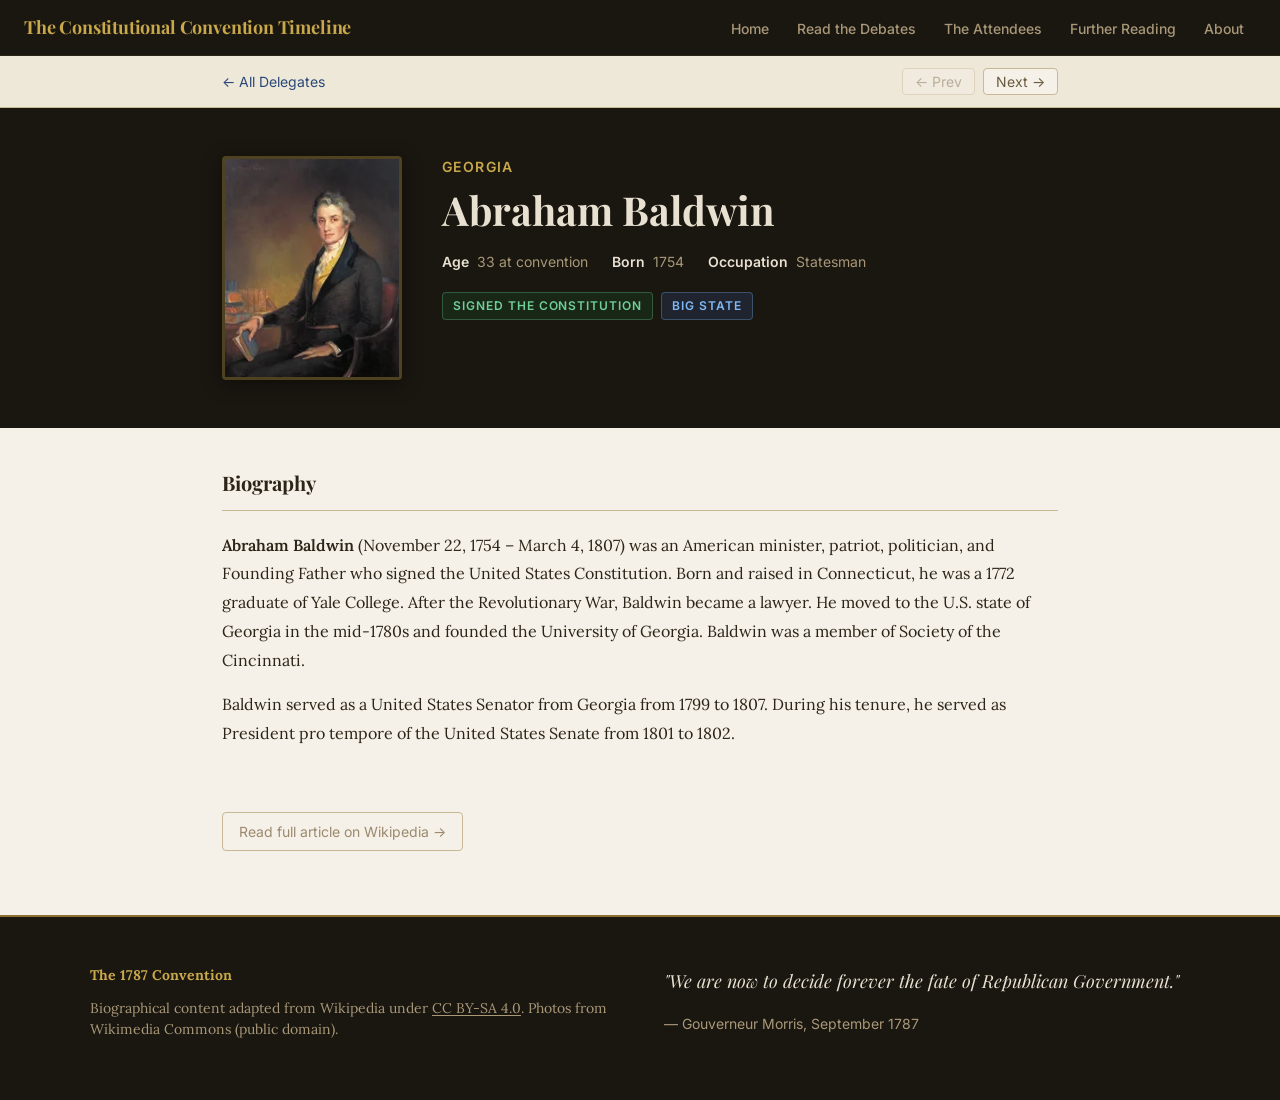
==== attendee.html @ 64e6d648 "First public beta launch" ====
<!DOCTYPE html>
<html lang="en">
<head>
  <meta charset="UTF-8">
  <meta name="viewport" content="width=device-width, initial-scale=1.0">
  <title>Delegate — 1787 Constitutional Convention</title>
  <meta name="description" content="Biography of a delegate to the 1787 Constitutional Convention.">

  <link rel="preconnect" href="https://fonts.googleapis.com">
  <link rel="preconnect" href="https://fonts.gstatic.com" crossorigin>
  <link href="https://fonts.googleapis.com/css2?family=Playfair+Display:ital,wght@0,400;0,700;1,400&family=Lora:ital,wght@0,400;0,600;1,400&family=Inter:wght@400;500;600;700&display=swap" rel="stylesheet">
  <link rel="stylesheet" href="css/styles.css">
</head>
<body class="attendee-profile-page">

  <!-- Navigation -->
  <nav class="site-nav" role="navigation" aria-label="Main navigation">
    <a href="index.html" class="site-nav__logo" aria-label="Home">
      <span class="logo-long">The Constitutional Convention Timeline</span>
    </a>
    <ul class="site-nav__links">
      <li><a href="index.html">Home</a></li>
      <li><a href="debates.html">Read the Debates</a></li>
      <li><a href="attendees.html" class="active">The Attendees</a></li>
      <li><a href="books.html">Further Reading</a></li>
      <li><a href="index.html#about">About</a></li>
    </ul>
    <button class="site-nav__toggle" aria-label="Toggle navigation" aria-expanded="false">
      <span></span><span></span><span></span>
    </button>
  </nav>

  <!-- Back nav + prev/next -->
  <div class="profile-back-nav">
    <div class="profile-back-nav__inner">
      <a href="attendees.html" class="profile-back-link">&larr; All Delegates</a>
      <div class="profile-nav-btns">
        <button class="profile-nav-btn" id="btn-prev" disabled>&larr; Prev</button>
        <button class="profile-nav-btn" id="btn-next" disabled>Next &rarr;</button>
      </div>
    </div>
  </div>

  <!-- Profile header (populated by JS) -->
  <header class="profile-header" id="profile-header" aria-labelledby="profile-name">
    <div class="profile-header__inner">
      <!-- Skeleton while loading -->
      <div class="profile-skeleton" style="width:100%;display:flex;gap:2.5rem;align-items:flex-start;">
        <div class="skeleton-block" style="width:180px;height:225px;flex-shrink:0;border-radius:4px;"></div>
        <div style="flex:1;">
          <div class="skeleton-block" style="height:1rem;width:6rem;margin-bottom:1rem;"></div>
          <div class="skeleton-block" style="height:2.5rem;width:70%;margin-bottom:1.5rem;"></div>
          <div class="skeleton-block" style="height:1rem;width:90%;margin-bottom:0.75rem;"></div>
          <div class="skeleton-block" style="height:1rem;width:60%;"></div>
        </div>
      </div>
    </div>
  </header>

  <!-- Profile content (populated by JS) -->
  <main class="profile-content" id="profile-content" aria-live="polite">
    <!-- Populated by JS -->
  </main>

  <!-- Footer -->
  <footer class="site-footer">
    <div class="site-footer__inner">
      <div>
        <p class="site-footer__brand">The 1787 Convention</p>
        <p>Biographical content adapted from Wikipedia under <a href="https://creativecommons.org/licenses/by-sa/4.0/" target="_blank" rel="noopener">CC BY-SA 4.0</a>. Photos from Wikimedia Commons (public domain).</p>
      </div>
      <div>
        <p style="font-family:var(--font-display);font-style:italic;font-size:var(--text-lg);color:var(--color-text-on-dark);margin-bottom:var(--space-4);line-height:var(--leading-prose);">
          "We are now to decide forever the fate of Republican Government."
        </p>
        <p style="font-family:var(--font-ui);font-size:var(--text-sm);">— Gouverneur Morris, September 1787</p>
      </div>
    </div>
  </footer>

  <script src="data/debates-bundle.js"></script>
  <script src="js/main.js"></script>
  <script src="js/books.js"></script>
  <script>
  (function () {
    'use strict';

    // -------------------------------------------------------
    // Delegate ordering (alphabetical by last name)
    // -------------------------------------------------------
    const DELEGATE_ORDER = [
      'abraham_baldwin','alexander_hamilton','alexander_martin',
      'benjamin_franklin','caleb_strong','charles_cotesworth_pinckney',
      'charles_pinckney','daniel_carroll','daniel_of_st_thomas_jenifer',
      'david_brearly','edmund_j_randolph','elbridge_gerry',
      'george_clymer','george_mason','george_read','george_washington',
      'george_wythe','gouverneur_morris','gunning_bedford',
      'hugh_williamson','jacob_broom','jared_ingersoll',
      'james_madison','james_mcclurg','james_mchenry','james_wilson',
      'john_blair','john_dickinson','john_f_mercer','john_langdon',
      'john_lansing','john_rutledge','jonathan_dayton','luther_martin',
      'nathaniel_gorham','nicholas_gilman','oliver_ellsworth',
      'pierce_butler','richard_bassett','richard_dobbs_spaight',
      'robert_morris','robert_yates','roger_sherman','rufus_king',
      'thomas_fitzsimons','thomas_mifflin','william_blount',
      'william_c_houston','william_few','william_houston',
      'william_l_pierce','william_livingston','william_paterson',
      'william_r_davie','william_samuel_johnson',
    ];

    let attendeeIndex = {};   // id → card metadata
    let orderedIds    = [];   // ordered list of IDs that actually exist
    let currentId     = null;

    // -------------------------------------------------------
    // Data loading
    // -------------------------------------------------------
    async function loadManifest() {
      if (window.__ATTENDEES_MANIFEST__ && window.__ATTENDEES_MANIFEST__.length) {
        return window.__ATTENDEES_MANIFEST__;
      }
      const resp = await fetch('data/attendees/attendees.json');
      if (!resp.ok) throw new Error('Could not load attendees.json');
      return resp.json();
    }

    async function loadProfile(id) {
      if (window.__ATTENDEES_DATA__ && window.__ATTENDEES_DATA__[id]) {
        return window.__ATTENDEES_DATA__[id];
      }
      const resp = await fetch(`data/attendees/attendee_${id}.json`);
      if (!resp.ok) throw new Error(`Could not load profile for ${id}`);
      return resp.json();
    }

    // -------------------------------------------------------
    // Render
    // -------------------------------------------------------
    function renderHeader(data) {
      const stateSizeLabel = data.stateSize === 'big' ? 'Big State' : 'Little State';
      const stateSizeBadge = data.stateSize === 'big'
        ? 'profile-badge--big-state' : 'profile-badge--small-state';
      const signedLabel    = data.signedConstitution ? 'Signed the Constitution' : 'Did not sign';
      const signedBadge    = data.signedConstitution
        ? 'profile-badge--signed' : 'profile-badge--unsigned';

      const photoSrc   = data.photoCard || 'images/attendees/placeholder.webp';
      const ageStr     = data.ageAtConvention ? `Age ${data.ageAtConvention} at convention` : '';
      const birthStr   = data.birthYear ? `b. ${data.birthYear}` : '';

      document.getElementById('profile-header').innerHTML = `
        <div class="profile-header__inner">
          <img class="profile-header__photo"
               src="${photoSrc}"
               alt="Portrait of ${data.name}"
               width="180"
               loading="eager">
          <div class="profile-header__info">
            <p class="profile-header__state-eyebrow">${data.state}</p>
            <h1 class="profile-header__name" id="profile-name">${data.name}</h1>
            <div class="profile-header__meta">
              ${ageStr ? `<span class="profile-meta-item"><span class="profile-meta-item__label">Age</span>${ageStr.replace('Age ','')}</span>` : ''}
              ${birthStr ? `<span class="profile-meta-item"><span class="profile-meta-item__label">Born</span>${birthStr.replace('b. ','')}</span>` : ''}
              ${data.occupationCategory ? `<span class="profile-meta-item"><span class="profile-meta-item__label">Occupation</span>${data.occupationRaw || data.occupationCategory}</span>` : ''}
            </div>
            <div style="display:flex;gap:0.5rem;flex-wrap:wrap;">
              <span class="profile-badge ${signedBadge}">${signedLabel}</span>
              <span class="profile-badge ${stateSizeBadge}">${stateSizeLabel}</span>
            </div>
          </div>
        </div>`;

      // Update page title
      document.title = `${data.name} — 1787 Constitutional Convention`;
    }

    async function renderContent(data) {
      const main = document.getElementById('profile-content');
      let html = '';

      // Biography section
      if (data.introHtml) {
        html += `
          <section class="profile-section">
            <h2 class="profile-section-title">Biography</h2>
            <div class="profile-text">${data.introHtml}</div>
          </section>`;
      }

      // Convention section
      if (data.conventionHtml) {
        html += `
          <section class="profile-section">
            <h2 class="profile-section-title">At the Constitutional Convention</h2>
            <div class="profile-text">${data.conventionHtml}</div>
          </section>`;
      }

      // Fallback if no content
      if (!data.introHtml && !data.conventionHtml) {
        html = `<p class="profile-text" style="color:var(--color-text-muted);padding:var(--space-8) 0;">
          Detailed biographical information is not available for this delegate.</p>`;
      }

      main.innerHTML = html;

      // Further Reading section (conditionally appended via DOM)
      if (typeof renderBooksForDelegate === 'function') {
        await renderBooksForDelegate(data.id, main);
      }

      // Wikipedia link (always last)
      if (data.wikiUrl) {
        var wikiLink = document.createElement('a');
        wikiLink.className = 'profile-wiki-link';
        wikiLink.href = data.wikiUrl;
        wikiLink.target = '_blank';
        wikiLink.rel = 'noopener';
        wikiLink.innerHTML = 'Read full article on Wikipedia &rarr;';
        main.appendChild(wikiLink);
      }
    }

    function updateNavButtons(id) {
      const idx  = orderedIds.indexOf(id);
      const prev = document.getElementById('btn-prev');
      const next = document.getElementById('btn-next');

      if (idx > 0) {
        prev.disabled = false;
        prev.onclick  = () => navigate(orderedIds[idx - 1]);
      } else {
        prev.disabled = true;
        prev.onclick  = null;
      }

      if (idx < orderedIds.length - 1) {
        next.disabled = false;
        next.onclick  = () => navigate(orderedIds[idx + 1]);
      } else {
        next.disabled = true;
        next.onclick  = null;
      }
    }

    // -------------------------------------------------------
    // Navigation
    // -------------------------------------------------------
    function getHashId() {
      const hash = location.hash.replace('#', '').trim();
      return hash || null;
    }

    function navigate(id) {
      history.pushState(null, '', `#${id}`);
      loadAndRender(id);
      window.scrollTo({ top: 0, behavior: 'smooth' });
    }

    async function loadAndRender(id) {
      if (!id || !attendeeIndex[id]) {
        // Unknown ID — show error
        document.getElementById('profile-header').innerHTML = `
          <div class="profile-header__inner">
            <div>
              <p class="profile-header__state-eyebrow">Error</p>
              <h1 class="profile-header__name" id="profile-name">Delegate not found</h1>
            </div>
          </div>`;
        document.getElementById('profile-content').innerHTML =
          `<div class="error-message"><strong>Unknown delegate ID: "${id}"</strong><br>
           <a href="attendees.html">Return to all delegates &rarr;</a></div>`;
        return;
      }

      currentId = id;
      updateNavButtons(id);

      try {
        const data = await loadProfile(id);
        renderHeader(data);
        renderContent(data);
      } catch (err) {
        document.getElementById('profile-content').innerHTML =
          `<div class="error-message"><strong>Could not load profile.</strong> ${err.message}</div>`;
      }
    }

    // -------------------------------------------------------
    // Init
    // -------------------------------------------------------
    async function init() {
      try {
        const manifest = await loadManifest();

        // Build index
        for (const a of manifest) {
          attendeeIndex[a.id] = a;
        }

        // Build ordered list: use DELEGATE_ORDER as a base, fall back to manifest order
        const manifestIds = manifest.map(a => a.id);
        const seen = new Set();
        for (const id of DELEGATE_ORDER) {
          if (attendeeIndex[id]) {
            orderedIds.push(id);
            seen.add(id);
          }
        }
        // Append any IDs in manifest but not in DELEGATE_ORDER
        for (const id of manifestIds) {
          if (!seen.has(id)) orderedIds.push(id);
        }

        // Load delegate from hash, or default to first
        const hashId = getHashId();
        const startId = (hashId && attendeeIndex[hashId]) ? hashId : orderedIds[0];
        await loadAndRender(startId);

      } catch (err) {
        document.getElementById('profile-header').innerHTML = '';
        document.getElementById('profile-content').innerHTML =
          `<div class="error-message"><strong>Could not load delegate data.</strong> ${err.message}</div>`;
      }
    }

    window.addEventListener('popstate', () => {
      const id = getHashId();
      if (id && attendeeIndex[id]) loadAndRender(id);
    });

    document.addEventListener('DOMContentLoaded', init);
  })();
  </script>
</body>
</html>
---- css/styles.css ----
/* ============================================================
   Constitutional Convention Website — Design System & Styles
   ============================================================ */

/* Google Fonts loaded in HTML head */

/* ============================================================
   1. CSS Custom Properties (Design Tokens)
   ============================================================ */
:root {
  /* Background tones — warm parchment palette */
  --color-parchment:       #f5f0e8;
  --color-parchment-dark:  #ede8d8;
  --color-parchment-aged:  #d4c9a8;

  /* Dark surfaces */
  --color-ink-deep:        #1a1610;
  --color-ink-mid:         #2c2416;
  --color-ink-light:       #4a3f2f;

  /* Accent — federal blue & gold */
  --color-federal-blue:    #2b4878;
  --color-federal-blue-lt: #3d5f9a;
  --color-federal-gold:    #c8a84b;
  --color-federal-gold-lt: #e8c86a;
  --color-federal-gold-dim: #8a7030;

  /* Text */
  --color-text-primary:    #2c2416;
  --color-text-secondary:  #6b5a3e;
  --color-text-muted:      #9c8a6e;
  --color-text-on-dark:    #e8e0d0;
  --color-text-on-dark-dim: #a89878;

  /* Borders */
  --color-border:          #c8b896;
  --color-border-light:    #e0d4b8;

  /* Functional */
  --color-error:           #8b2020;
  --color-success:         #1a5c2c;

  /* Typography */
  --font-display: 'Playfair Display', 'Georgia', serif;
  --font-body:    'Lora', 'Georgia', serif;
  --font-ui:      'Inter', 'Helvetica Neue', system-ui, sans-serif;

  /* Type scale */
  --text-xs:   0.75rem;
  --text-sm:   0.875rem;
  --text-base: 1rem;
  --text-lg:   1.125rem;
  --text-xl:   1.25rem;
  --text-2xl:  1.5rem;
  --text-3xl:  1.875rem;
  --text-4xl:  2.25rem;
  --text-5xl:  3rem;

  /* Line heights */
  --leading-tight:  1.25;
  --leading-snug:   1.375;
  --leading-normal: 1.5;
  --leading-prose:  1.8;

  /* Spacing */
  --space-1:  0.25rem;
  --space-2:  0.5rem;
  --space-3:  0.75rem;
  --space-4:  1rem;
  --space-5:  1.25rem;
  --space-6:  1.5rem;
  --space-8:  2rem;
  --space-10: 2.5rem;
  --space-12: 3rem;
  --space-16: 4rem;
  --space-20: 5rem;
  --space-24: 6rem;

  /* Layout */
  --content-max-width: 780px;
  --timeline-height:   88px;
  --nav-height:        56px;

  /* Transitions */
  --transition-fast: 0.15s ease;
  --transition-base: 0.2s ease;
}

/* ============================================================
   2. Reset & Base
   ============================================================ */
*, *::before, *::after {
  box-sizing: border-box;
  margin: 0;
  padding: 0;
}

html {
  font-size: 16px;
  -webkit-text-size-adjust: 100%;
  scroll-behavior: smooth;
}

body {
  font-family: var(--font-body);
  font-size: var(--text-base);
  line-height: var(--leading-normal);
  color: var(--color-text-primary);
  background-color: var(--color-parchment);
  -webkit-font-smoothing: antialiased;
  -moz-osx-font-smoothing: grayscale;
}

img {
  display: block;
  max-width: 100%;
}

a {
  color: var(--color-federal-blue);
  text-decoration: underline;
  text-underline-offset: 2px;
  transition: color var(--transition-fast);
}
a:hover {
  color: var(--color-federal-blue-lt);
}

button {
  cursor: pointer;
  font-family: var(--font-ui);
  border: none;
  background: none;
}

/* ============================================================
   3. Navigation
   ============================================================ */
.site-nav {
  position: fixed;
  top: 0;
  left: 0;
  right: 0;
  height: var(--nav-height);
  background: var(--color-ink-deep);
  border-bottom: 1px solid var(--color-ink-mid);
  z-index: 200;
  display: flex;
  align-items: center;
  padding: 0 var(--space-6);
  gap: var(--space-8);
}

.site-nav__logo {
  font-family: var(--font-display);
  font-size: var(--text-lg);
  font-weight: 700;
  color: var(--color-federal-gold);
  text-decoration: none;
  letter-spacing: -0.01em;
  flex-shrink: 0;
  transition: color var(--transition-fast);
}
.site-nav__logo:hover {
  color: var(--color-federal-gold-lt);
}

.site-nav__links {
  display: flex;
  align-items: center;
  gap: var(--space-1);
  list-style: none;
  margin-left: auto;
}

.site-nav__links a {
  font-family: var(--font-ui);
  font-size: var(--text-sm);
  font-weight: 500;
  color: var(--color-text-on-dark-dim);
  text-decoration: none;
  padding: var(--space-2) var(--space-3);
  border-radius: 4px;
  white-space: nowrap;
  transition: color var(--transition-fast), background var(--transition-fast);
}
.site-nav__links a:hover {
  color: var(--color-text-on-dark);
  background: rgba(255,255,255,0.07);
}
.site-nav__links a.active {
  color: var(--color-federal-gold);
  background: rgba(200,168,75,0.12);
}

/* Hamburger toggle button — hidden by default, shown at mobile */
.site-nav__toggle {
  display: none;
  background: none;
  border: none;
  cursor: pointer;
  padding: var(--space-2);
  flex-direction: column;
  gap: 5px;
  align-items: center;
  justify-content: center;
  margin-left: auto;
  flex-shrink: 0;
}
.site-nav__toggle span {
  display: block;
  width: 22px;
  height: 2px;
  background: var(--color-text-on-dark);
  border-radius: 1px;
  transition: transform 0.2s ease, opacity 0.2s ease;
}
.site-nav--open .site-nav__toggle span:nth-child(1) {
  transform: translateY(7px) rotate(45deg);
}
.site-nav--open .site-nav__toggle span:nth-child(2) {
  opacity: 0;
}
.site-nav--open .site-nav__toggle span:nth-child(3) {
  transform: translateY(-7px) rotate(-45deg);
}

/* ============================================================
   4. Index Page — Hero
   ============================================================ */
.index-body {
  padding-top: var(--nav-height);
}

.hero {
  min-height: calc(100vh - var(--nav-height));
  display: flex;
  align-items: center;
  justify-content: center;
  text-align: center;
  padding: var(--space-16) var(--space-6);
  background:
    linear-gradient(180deg, rgba(245,240,232,0) 60%, var(--color-parchment) 100%),
    linear-gradient(135deg, var(--color-parchment) 0%, #ece4d0 50%, #e4d9c0 100%);
  position: relative;
  overflow: hidden;
}

.hero::before {
  content: '';
  position: absolute;
  inset: 0;
  background-image:
    radial-gradient(ellipse 800px 600px at 50% 40%, rgba(43,72,120,0.06) 0%, transparent 70%);
  pointer-events: none;
}

.hero__inner {
  max-width: 800px;
  position: relative;
  z-index: 1;
}

.hero__eyebrow {
  font-family: var(--font-ui);
  font-size: var(--text-sm);
  font-weight: 600;
  letter-spacing: 0.12em;
  text-transform: uppercase;
  color: var(--color-federal-blue);
  margin-bottom: var(--space-4);
}

.hero__title {
  font-family: var(--font-display);
  font-size: clamp(var(--text-3xl), 5vw, var(--text-5xl));
  font-weight: 700;
  line-height: var(--leading-tight);
  color: var(--color-ink-deep);
  margin-bottom: var(--space-4);
  letter-spacing: -0.02em;
}

.hero__subtitle {
  font-family: var(--font-display);
  font-size: clamp(var(--text-lg), 2.5vw, var(--text-2xl));
  font-style: italic;
  font-weight: 400;
  color: var(--color-text-secondary);
  margin-bottom: var(--space-6);
}

.hero__description {
  font-family: var(--font-body);
  font-size: var(--text-lg);
  line-height: var(--leading-prose);
  color: var(--color-text-secondary);
  max-width: 580px;
  margin: 0 auto var(--space-10);
}

.hero__divider {
  width: 48px;
  height: 2px;
  background: var(--color-federal-gold);
  margin: 0 auto var(--space-8);
}

.btn-primary {
  display: inline-flex;
  align-items: center;
  gap: var(--space-2);
  font-family: var(--font-ui);
  font-size: var(--text-base);
  font-weight: 600;
  color: var(--color-parchment);
  background: var(--color-federal-blue);
  padding: var(--space-4) var(--space-8);
  border-radius: 4px;
  text-decoration: none;
  letter-spacing: 0.02em;
  transition: background var(--transition-fast), transform var(--transition-fast);
  box-shadow: 0 2px 8px rgba(43,72,120,0.3);
}
.btn-primary:hover {
  background: var(--color-federal-blue-lt);
  color: white;
  transform: translateY(-1px);
  box-shadow: 0 4px 12px rgba(43,72,120,0.4);
}

.btn-secondary {
  display: inline-flex;
  align-items: center;
  gap: var(--space-2);
  font-family: var(--font-ui);
  font-size: var(--text-base);
  font-weight: 500;
  color: var(--color-federal-blue);
  background: transparent;
  border: 1.5px solid var(--color-federal-blue);
  padding: calc(var(--space-4) - 1.5px) calc(var(--space-8) - 1.5px);
  border-radius: 4px;
  text-decoration: none;
  letter-spacing: 0.02em;
  transition: background var(--transition-fast), color var(--transition-fast);
}
.btn-secondary:hover {
  background: var(--color-federal-blue);
  color: var(--color-parchment);
}

.hero__actions {
  display: flex;
  gap: var(--space-4);
  justify-content: center;
  flex-wrap: wrap;
}

.hero__meta {
  margin-top: var(--space-10);
  font-family: var(--font-ui);
  font-size: var(--text-sm);
  color: var(--color-text-muted);
}

/* ============================================================
   5. Index Page — About Section
   ============================================================ */
.about-section {
  padding: var(--space-20) var(--space-6);
  background: var(--color-parchment-dark);
  border-top: 1px solid var(--color-border-light);
  border-bottom: 1px solid var(--color-border-light);
}

.section-container {
  max-width: 1100px;
  margin: 0 auto;
}

.section-eyebrow {
  font-family: var(--font-ui);
  font-size: var(--text-sm);
  font-weight: 600;
  letter-spacing: 0.1em;
  text-transform: uppercase;
  color: var(--color-federal-blue);
  margin-bottom: var(--space-3);
}

.section-title {
  font-family: var(--font-display);
  font-size: clamp(var(--text-2xl), 3vw, var(--text-3xl));
  font-weight: 700;
  color: var(--color-ink-deep);
  margin-bottom: var(--space-10);
  line-height: var(--leading-snug);
}

.about-grid {
  display: grid;
  grid-template-columns: 1fr 1fr;
  gap: var(--space-12);
  align-items: start;
}

@media (max-width: 720px) {
  .about-grid {
    grid-template-columns: 1fr;
  }
}

.about-card h3 {
  font-family: var(--font-display);
  font-size: var(--text-xl);
  font-weight: 700;
  color: var(--color-ink-deep);
  margin-bottom: var(--space-4);
}

.about-card p {
  font-family: var(--font-body);
  font-size: var(--text-base);
  line-height: var(--leading-prose);
  color: var(--color-text-secondary);
  margin-bottom: var(--space-4);
}

.facts-list {
  list-style: none;
  display: flex;
  flex-direction: column;
  gap: var(--space-3);
}

.facts-list li {
  display: flex;
  gap: var(--space-3);
  align-items: flex-start;
  font-family: var(--font-body);
  font-size: var(--text-base);
  color: var(--color-text-secondary);
  line-height: var(--leading-normal);
}

.facts-list li::before {
  content: '—';
  color: var(--color-federal-gold);
  font-weight: 700;
  flex-shrink: 0;
  margin-top: 1px;
}

/* ============================================================
   6. Index Page — Key Moments
   ============================================================ */
.moments-section {
  padding: var(--space-20) var(--space-6);
}

.moments-grid {
  display: grid;
  grid-template-columns: repeat(auto-fill, minmax(220px, 1fr));
  gap: var(--space-5);
  margin-top: var(--space-10);
}

.moment-card {
  background: var(--color-parchment-dark);
  border: 1px solid var(--color-border-light);
  border-radius: 6px;
  padding: var(--space-6);
  text-decoration: none;
  color: inherit;
  transition: border-color var(--transition-base), transform var(--transition-base), box-shadow var(--transition-base);
  display: flex;
  flex-direction: column;
  gap: var(--space-3);
}
.moment-card:hover {
  border-color: var(--color-federal-blue);
  transform: translateY(-2px);
  box-shadow: 0 4px 16px rgba(43,72,120,0.1);
  color: inherit;
}

.moment-card__date {
  font-family: var(--font-ui);
  font-size: var(--text-xs);
  font-weight: 600;
  letter-spacing: 0.08em;
  text-transform: uppercase;
  color: var(--color-federal-gold-dim);
}

.moment-card__title {
  font-family: var(--font-display);
  font-size: var(--text-lg);
  font-weight: 700;
  color: var(--color-ink-deep);
  line-height: var(--leading-snug);
}

.moment-card__desc {
  font-family: var(--font-body);
  font-size: var(--text-sm);
  line-height: var(--leading-normal);
  color: var(--color-text-secondary);
  flex: 1;
}

.moment-card__link {
  font-family: var(--font-ui);
  font-size: var(--text-sm);
  font-weight: 600;
  color: var(--color-federal-blue);
  display: flex;
  align-items: center;
  gap: var(--space-1);
  text-decoration: none;
}

/* ============================================================
   7. Site Footer
   ============================================================ */
.site-footer {
  background: var(--color-ink-deep);
  color: var(--color-text-on-dark-dim);
  padding: var(--space-12) var(--space-6);
  border-top: 2px solid var(--color-federal-gold-dim);
}

.site-footer__inner {
  max-width: 1100px;
  margin: 0 auto;
  display: grid;
  grid-template-columns: 1fr 1fr;
  gap: var(--space-12);
  align-items: start;
}

@media (max-width: 600px) {
  .site-footer__inner {
    grid-template-columns: 1fr;
    gap: var(--space-8);
  }
}

.site-footer__brand {
  font-family: var(--font-display);
  font-size: var(--text-xl);
  font-weight: 700;
  color: var(--color-federal-gold);
  margin-bottom: var(--space-3);
}

.site-footer p {
  font-family: var(--font-body);
  font-size: var(--text-sm);
  line-height: var(--leading-normal);
  margin-bottom: var(--space-3);
}

.site-footer a {
  color: var(--color-text-on-dark-dim);
  text-decoration: underline;
  text-underline-offset: 2px;
}
.site-footer a:hover {
  color: var(--color-text-on-dark);
}

.site-footer__attribution {
  font-size: var(--text-xs);
  opacity: 0.7;
  margin-top: var(--space-6);
  padding-top: var(--space-6);
  border-top: 1px solid rgba(255,255,255,0.08);
}

/* ============================================================
   8. Debates Page Layout
   ============================================================ */
.debates-body {
  padding-top: var(--nav-height);
  padding-bottom: var(--timeline-height);
  height: 100vh;
  overflow: hidden;
  display: flex;
  flex-direction: column;
}

.debates-layout {
  display: flex;
  flex: 1;
  min-height: 0;
  overflow: hidden;
}

/* Sidebar removed — navigation is via the bottom timeline only */

/* ============================================================
   10. Debates Content Area
   ============================================================ */
.debates-content {
  flex: 1;
  overflow-y: auto;
  overflow-x: hidden;
  scrollbar-width: thin;
  scrollbar-color: var(--color-border) transparent;
  background: var(--color-parchment);
}

.debates-content__inner {
  max-width: var(--content-max-width);
  margin: 0 auto;
  padding: var(--space-10) var(--space-8) var(--space-16);
}

@media (max-width: 700px) {
  .debates-content__inner {
    padding: var(--space-6) var(--space-4) var(--space-12);
  }
}

/* ============================================================
   11. Day Header
   ============================================================ */
.day-header {
  margin-bottom: var(--space-8);
  padding-bottom: var(--space-6);
  border-bottom: 1px solid var(--color-border-light);
}

.day-counter {
  font-family: var(--font-ui);
  font-size: var(--text-xs);
  font-weight: 600;
  letter-spacing: 0.12em;
  text-transform: uppercase;
  color: var(--color-federal-blue);
  margin-bottom: var(--space-3);
}

.day-title {
  font-family: var(--font-display);
  font-size: clamp(var(--text-2xl), 3.5vw, var(--text-4xl));
  font-weight: 700;
  color: var(--color-ink-deep);
  line-height: var(--leading-tight);
  letter-spacing: -0.02em;
  margin-bottom: var(--space-4);
}

.day-date {
  font-family: var(--font-display);
  font-size: clamp(var(--text-xl), 2.5vw, var(--text-3xl));
  font-weight: 400;
  color: var(--color-ink-deep);
  line-height: var(--leading-tight);
  letter-spacing: -0.01em;
  margin: 0 0 var(--space-4);
}

.day-section-title {
  font-family: var(--font-display);
  font-size: clamp(var(--text-2xl), 3.5vw, var(--text-4xl));
  font-weight: 700;
  color: var(--color-ink-deep);
  line-height: var(--leading-tight);
  letter-spacing: -0.02em;
  margin-bottom: var(--space-4);
}

.day-summary {
  margin-bottom: var(--space-8);
  padding-bottom: var(--space-8);
  border-bottom: 1px solid var(--color-border-light);
}

#day-summary-text {
  font-family: var(--font-body);
  font-size: var(--text-lg);
  line-height: var(--leading-prose);
  color: var(--color-text-primary);
  margin: 0;
}

#day-summary-text.day-summary-placeholder {
  font-style: italic;
  color: var(--color-text-secondary);
}

.day-notes-section {
  /* intentionally unstyled; debate-body handles typography */
}

.day-notable-badge {
  display: inline-flex;
  align-items: center;
  gap: var(--space-2);
  font-family: var(--font-ui);
  font-size: var(--text-xs);
  font-weight: 600;
  letter-spacing: 0.06em;
  text-transform: uppercase;
  color: var(--color-federal-gold-dim);
  background: rgba(200,168,75,0.12);
  border: 1px solid rgba(200,168,75,0.3);
  padding: var(--space-1) var(--space-3);
  border-radius: 12px;
  margin-bottom: var(--space-4);
}
.day-notable-badge::before {
  content: '★';
  font-size: 10px;
}

/* Attendees section removed */

/* ============================================================
   12. Debate Body Typography
   ============================================================ */
.debate-body {
  font-family: var(--font-body);
  font-size: var(--text-lg);
  line-height: var(--leading-prose);
  color: var(--color-text-primary);
}

.debate-body p {
  margin-bottom: var(--space-6);
}

/* Speaker names — bold tags from Yale source */
.debate-body b,
.debate-body strong {
  font-family: var(--font-ui);
  font-size: var(--text-sm);
  font-weight: 700;
  color: var(--color-federal-blue);
  text-transform: uppercase;
  letter-spacing: 0.06em;
  display: inline;
}

/* Section headings within long pages */
.debate-body h4,
.debate-body h3 {
  font-family: var(--font-display);
  font-size: var(--text-xl);
  font-weight: 700;
  color: var(--color-ink-light);
  margin: var(--space-10) 0 var(--space-4);
  padding-bottom: var(--space-2);
  border-bottom: 1px solid var(--color-border-light);
  line-height: var(--leading-snug);
}

/* Footnote reference links */
.debate-body a[href^="#FN"],
.debate-body a[href^="#fn"] {
  color: var(--color-federal-blue);
  font-size: 0.75em;
  vertical-align: super;
  text-decoration: none;
  font-family: var(--font-ui);
  line-height: 0;
  transition: color var(--transition-fast);
}
.debate-body a[href^="#FN"]:hover,
.debate-body a[href^="#fn"]:hover {
  color: var(--color-federal-blue-lt);
  text-decoration: underline;
}

/* Ordered/unordered lists within debate text */
.debate-body ol,
.debate-body ul {
  padding-left: var(--space-6);
  margin-bottom: var(--space-6);
}
.debate-body li {
  margin-bottom: var(--space-2);
}

/* Loading skeleton */
.skeleton-block {
  border-radius: 4px;
  background: linear-gradient(
    90deg,
    var(--color-parchment-dark) 25%,
    var(--color-parchment) 50%,
    var(--color-parchment-dark) 75%
  );
  background-size: 200% 100%;
  animation: shimmer 1.5s infinite;
}

@keyframes shimmer {
  0%   { background-position: 200% 0; }
  100% { background-position: -200% 0; }
}

.skeleton-title {
  height: 48px;
  width: 70%;
  margin-bottom: var(--space-4);
}
.skeleton-subtitle {
  height: 20px;
  width: 40%;
  margin-bottom: var(--space-8);
}
.skeleton-line {
  height: 18px;
  margin-bottom: var(--space-3);
}
.skeleton-line--short { width: 60%; }
.skeleton-line--med   { width: 85%; }
.skeleton-line--full  { width: 100%; }

#day-loading {
  display: none;
}
#day-loading.visible {
  display: block;
}
#day-content.hidden {
  display: none;
}

/* Footnotes section removed */

/* ============================================================
   14. Day Navigation (Prev/Next)
   ============================================================ */
.day-nav {
  display: flex;
  justify-content: space-between;
  align-items: center;
  margin-top: var(--space-12);
  padding-top: var(--space-6);
  border-top: 1px solid var(--color-border-light);
  gap: var(--space-4);
}

.day-nav__btn {
  font-family: var(--font-ui);
  font-size: var(--text-sm);
  font-weight: 600;
  color: var(--color-federal-blue);
  background: none;
  border: 1.5px solid var(--color-border);
  border-radius: 4px;
  padding: var(--space-3) var(--space-5);
  cursor: pointer;
  transition: background var(--transition-fast), border-color var(--transition-fast), color var(--transition-fast);
  display: flex;
  align-items: center;
  gap: var(--space-2);
  max-width: 45%;
  text-overflow: ellipsis;
  overflow: hidden;
  white-space: nowrap;
}
.day-nav__btn:hover:not(:disabled) {
  background: var(--color-parchment-dark);
  border-color: var(--color-federal-blue);
}
.day-nav__btn:disabled {
  opacity: 0.3;
  cursor: default;
}

.day-nav__btn--next {
  margin-left: auto;
}

.day-nav--top {
  border-top: none;
  margin-top: var(--space-6);
  margin-bottom: var(--space-8);
  padding-top: 0;
}

/* ============================================================
   15. Timeline Bar
   ============================================================ */
.timeline-bar {
  position: fixed;
  bottom: 0;
  left: 0;
  right: 0;
  height: var(--timeline-height);
  background: var(--color-ink-deep);
  border-top: 2px solid var(--color-federal-gold-dim);
  z-index: 100;
  display: flex;
  align-items: stretch;
  overflow: hidden;
}

.timeline-scrollable {
  flex: 1;
  overflow-x: auto;
  overflow-y: hidden;
  scrollbar-width: thin;
  scrollbar-color: var(--color-federal-gold-dim) var(--color-ink-mid);
}

.timeline-scrollable::-webkit-scrollbar {
  height: 4px;
}
.timeline-scrollable::-webkit-scrollbar-track {
  background: var(--color-ink-mid);
}
.timeline-scrollable::-webkit-scrollbar-thumb {
  background: var(--color-federal-gold-dim);
  border-radius: 2px;
}

.timeline-scroll-btn {
  width: 40px;
  flex-shrink: 0;
  background: var(--color-ink-mid);
  color: var(--color-federal-gold);
  font-size: var(--text-xl);
  line-height: 1;
  border: none;
  cursor: pointer;
  display: flex;
  align-items: center;
  justify-content: center;
  transition: background var(--transition-fast), color var(--transition-fast);
  user-select: none;
}
.timeline-scroll-btn:hover {
  background: var(--color-ink-light);
  color: var(--color-federal-gold-lt);
}
.timeline-scroll-btn--left {
  border-right: 1px solid var(--color-ink-light);
}
.timeline-scroll-btn--right {
  border-left: 1px solid var(--color-ink-light);
}

.timeline-inner {
  display: flex;
  align-items: center;
  height: 100%;
  padding: 0 var(--space-4);
  gap: var(--space-5);
  min-width: max-content;
}

.timeline-month-group {
  display: flex;
  flex-direction: column;
  gap: var(--space-1);
  align-items: flex-start;
}

.timeline-month-label {
  font-family: var(--font-ui);
  font-size: var(--text-xs);
  font-weight: 700;
  letter-spacing: 0.1em;
  text-transform: uppercase;
  color: var(--color-federal-gold);
  line-height: 1;
  padding-left: 2px;
}

.timeline-days {
  display: flex;
  gap: 3px;
}

.timeline-day {
  position: relative;
  width: 34px;
  height: 36px;
  border: 1px solid transparent;
  border-radius: 4px;
  background: var(--color-ink-mid);
  color: var(--color-text-on-dark-dim);
  font-family: var(--font-ui);
  font-size: 11px;
  font-weight: 500;
  cursor: pointer;
  transition: background var(--transition-fast), color var(--transition-fast), border-color var(--transition-fast);
  display: flex;
  align-items: center;
  justify-content: center;
  flex-direction: column;
  gap: 2px;
  line-height: 1;
}

.timeline-day:hover {
  background: var(--color-ink-light);
  color: var(--color-text-on-dark);
  border-color: rgba(255,255,255,0.15);
}

.timeline-day.active {
  background: var(--color-federal-gold);
  color: var(--color-ink-deep);
  border-color: var(--color-federal-gold-lt);
  font-weight: 700;
}

.timeline-day.notable::after {
  content: '★';
  font-size: 8px;
  line-height: 1;
  color: var(--color-federal-gold-lt);
  flex-shrink: 0;
}

.timeline-day.active.notable::after {
  color: var(--color-ink-mid);
}

/* ============================================================
   16. Error State
   ============================================================ */
.error-message {
  background: rgba(139,32,32,0.08);
  border: 1px solid rgba(139,32,32,0.3);
  border-radius: 4px;
  padding: var(--space-6);
  margin: var(--space-8) 0;
  font-family: var(--font-ui);
  font-size: var(--text-sm);
  color: var(--color-error);
}

.error-message strong {
  display: block;
  margin-bottom: var(--space-2);
}

/* ============================================================
   17. Utility Classes
   ============================================================ */
.visually-hidden {
  position: absolute;
  width: 1px;
  height: 1px;
  padding: 0;
  margin: -1px;
  overflow: hidden;
  clip: rect(0,0,0,0);
  white-space: nowrap;
  border: 0;
}

.text-center { text-align: center; }

/* ============================================================
   18. Responsive Overrides
   ============================================================ */
/* Tablet: two-row centered nav (600–840px) */
@media (max-width: 840px) {
  :root { --nav-height: 100px; }
  .site-nav {
    flex-wrap: wrap;
    height: auto;
    min-height: var(--nav-height);
    align-content: center;
    padding: var(--space-2) var(--space-4);
    gap: var(--space-1);
  }
  .site-nav__links {
    width: 100%;
    margin-left: 0;
    justify-content: center;
    flex-wrap: wrap;
  }
}

/* Mobile: hamburger menu (<600px) */
@media (max-width: 600px) {
  :root { --nav-height: 56px; }
  .site-nav {
    flex-wrap: nowrap;
    height: var(--nav-height);
    min-height: unset;
    align-content: unset;
    padding: 0 var(--space-4);
    align-items: center;
  }
  .site-nav__logo span.logo-long { display: inline; }
  .site-nav__toggle { display: flex; }
  .site-nav__links {
    display: none;
    position: fixed;
    top: var(--nav-height);
    left: 0;
    right: 0;
    width: auto;
    flex-direction: column;
    background: var(--color-ink-deep);
    border-bottom: 1px solid var(--color-ink-mid);
    padding: var(--space-3) var(--space-4);
    z-index: 199;
    margin-left: 0;
    justify-content: flex-start;
    flex-wrap: nowrap;
  }
  .site-nav--open .site-nav__links { display: flex; }
  .site-nav__links a { padding: var(--space-3); }
  .timeline-day {
    width: 26px;
    font-size: 10px;
  }
}

/* ============================================================
   19. Attendees Page
   ============================================================ */

/* Page layout */
.attendees-page {
  min-height: 100vh;
  padding-top: var(--nav-height);
}

.attendees-header {
  background: var(--color-ink-deep);
  color: var(--color-text-on-dark);
  padding: var(--space-12) 0 var(--space-10);
  text-align: center;
}

.attendees-header__eyebrow {
  font-family: var(--font-ui);
  font-size: var(--text-sm);
  font-weight: 600;
  letter-spacing: 0.12em;
  text-transform: uppercase;
  color: var(--color-federal-gold);
  margin-bottom: var(--space-3);
}

.attendees-header__title {
  font-family: var(--font-display);
  font-size: clamp(1.75rem, 4vw, 2.75rem);
  font-weight: 700;
  line-height: var(--leading-tight);
  margin-bottom: var(--space-4);
}

.attendees-header__sub {
  font-family: var(--font-ui);
  font-size: var(--text-base);
  color: var(--color-text-on-dark-dim);
  max-width: 540px;
  margin: 0 auto;
  line-height: var(--leading-prose);
}

/* Filter bar */
.attendees-filters {
  background: var(--color-parchment-dark);
  border-bottom: 1px solid var(--color-border);
  padding: var(--space-4) 0;
  position: sticky;
  top: var(--nav-height);
  z-index: 10;
}

.attendees-filters__inner {
  max-width: 1200px;
  margin: 0 auto;
  padding: 0 var(--space-8);
  display: flex;
  align-items: center;
  gap: var(--space-4);
  flex-wrap: wrap;
}

.attendees-filters__label {
  font-family: var(--font-ui);
  font-size: var(--text-sm);
  font-weight: 600;
  color: var(--color-text-secondary);
  white-space: nowrap;
}

.attendees-filters__group {
  display: flex;
  align-items: center;
  gap: var(--space-2);
}

.attendees-filters__select {
  font-family: var(--font-ui);
  font-size: var(--text-sm);
  color: var(--color-text-primary);
  background: var(--color-parchment);
  border: 1px solid var(--color-border);
  border-radius: 4px;
  padding: var(--space-2) var(--space-3);
  cursor: pointer;
  appearance: none;
  -webkit-appearance: none;
  background-image: url("data:image/svg+xml,%3Csvg xmlns='http://www.w3.org/2000/svg' width='10' height='6' viewBox='0 0 10 6'%3E%3Cpath d='M1 1l4 4 4-4' stroke='%236b5a3e' stroke-width='1.5' fill='none'/%3E%3C/svg%3E");
  background-repeat: no-repeat;
  background-position: right 10px center;
  padding-right: 28px;
  transition: border-color var(--transition-fast);
}

.attendees-filters__select:focus {
  outline: none;
  border-color: var(--color-federal-blue);
}

.attendees-filters__count {
  font-family: var(--font-ui);
  font-size: var(--text-sm);
  color: var(--color-text-muted);
  margin-left: auto;
  white-space: nowrap;
}

.attendees-filters__reset {
  font-family: var(--font-ui);
  font-size: var(--text-sm);
  color: var(--color-federal-blue);
  background: none;
  border: none;
  cursor: pointer;
  padding: var(--space-1) var(--space-2);
  border-radius: 3px;
  transition: background var(--transition-fast);
}

.attendees-filters__reset:hover {
  background: rgba(43, 72, 120, 0.1);
}

/* Grid */
.attendees-grid-section {
  padding: var(--space-10) 0 var(--space-16);
}

.attendees-grid {
  max-width: 1200px;
  margin: 0 auto;
  padding: 0 var(--space-8);
  display: grid;
  grid-template-columns: repeat(auto-fill, minmax(180px, 1fr));
  gap: var(--space-6);
}

/* Card */
.attendee-card {
  background: #fff;
  border: 1px solid var(--color-border-light);
  border-radius: 6px;
  overflow: hidden;
  transition: box-shadow var(--transition-base), transform var(--transition-base);
  display: flex;
  flex-direction: column;
}

.attendee-card:hover {
  box-shadow: 0 6px 20px rgba(43, 72, 120, 0.15);
  transform: translateY(-2px);
}

.attendee-card.hidden {
  display: none;
}

.attendee-card__photo-link {
  display: block;
  width: 100%;
  aspect-ratio: 4 / 5;
  overflow: hidden;
  background: var(--color-ink-deep);
  flex-shrink: 0;
}

.attendee-card__photo {
  width: 100%;
  height: 100%;
  object-fit: cover;
  object-position: top center;
  transition: transform 0.3s ease;
}

.attendee-card:hover .attendee-card__photo {
  transform: scale(1.03);
}

.attendee-card__body {
  padding: var(--space-3) var(--space-4) var(--space-4);
  display: flex;
  flex-direction: column;
  gap: var(--space-1);
  flex: 1;
}

.attendee-card__name {
  font-family: var(--font-display);
  font-size: var(--text-sm);
  font-weight: 700;
  line-height: var(--leading-snug);
  color: var(--color-text-primary);
  text-decoration: none;
}

.attendee-card__name:hover {
  color: var(--color-federal-blue);
}

.attendee-card__state {
  font-family: var(--font-ui);
  font-size: var(--text-xs);
  color: var(--color-text-secondary);
  line-height: var(--leading-normal);
}

.attendee-card__state-size {
  color: var(--color-text-muted);
  font-style: italic;
}

.attendee-card__occupation {
  font-family: var(--font-ui);
  font-size: var(--text-xs);
  color: var(--color-text-muted);
  margin-top: var(--space-1);
}

.attendee-card__badge {
  display: inline-block;
  margin-top: var(--space-2);
  font-family: var(--font-ui);
  font-size: 10px;
  font-weight: 600;
  letter-spacing: 0.06em;
  text-transform: uppercase;
  padding: 2px 7px;
  border-radius: 3px;
  align-self: flex-start;
}

.attendee-card__badge--signed {
  background: rgba(26, 92, 44, 0.1);
  color: var(--color-success);
  border: 1px solid rgba(26, 92, 44, 0.2);
}

.attendee-card__badge--unsigned {
  background: rgba(107, 90, 62, 0.08);
  color: var(--color-text-muted);
  border: 1px solid var(--color-border-light);
}

/* No results message */
.attendees-empty {
  grid-column: 1 / -1;
  text-align: center;
  padding: var(--space-16) var(--space-8);
  font-family: var(--font-ui);
  color: var(--color-text-muted);
}

.attendees-empty p:first-child {
  font-size: var(--text-xl);
  margin-bottom: var(--space-2);
}

/* ============================================================
   20. Attendee Profile Page
   ============================================================ */

.attendee-profile-page {
  min-height: 100vh;
  padding-top: var(--nav-height);
}

/* Back nav */
.profile-back-nav {
  background: var(--color-parchment-dark);
  border-bottom: 1px solid var(--color-border);
  padding: var(--space-3) 0;
}

.profile-back-nav__inner {
  max-width: 900px;
  margin: 0 auto;
  padding: 0 var(--space-8);
  display: flex;
  align-items: center;
  justify-content: space-between;
}

.profile-back-link {
  font-family: var(--font-ui);
  font-size: var(--text-sm);
  color: var(--color-federal-blue);
  text-decoration: none;
  display: inline-flex;
  align-items: center;
  gap: var(--space-1);
}

.profile-back-link:hover {
  text-decoration: underline;
}

.profile-nav-btns {
  display: flex;
  gap: var(--space-2);
}

.profile-nav-btn {
  font-family: var(--font-ui);
  font-size: var(--text-sm);
  color: var(--color-text-secondary);
  background: var(--color-parchment);
  border: 1px solid var(--color-border);
  border-radius: 4px;
  padding: var(--space-1) var(--space-3);
  cursor: pointer;
  text-decoration: none;
  transition: border-color var(--transition-fast), color var(--transition-fast);
}

.profile-nav-btn:hover:not(:disabled) {
  border-color: var(--color-federal-blue);
  color: var(--color-federal-blue);
}

.profile-nav-btn:disabled {
  opacity: 0.4;
  cursor: default;
}

/* Profile header */
.profile-header {
  background: var(--color-ink-deep);
  color: var(--color-text-on-dark);
  padding: var(--space-12) 0;
}

.profile-header__inner {
  max-width: 900px;
  margin: 0 auto;
  padding: 0 var(--space-8);
  display: flex;
  gap: var(--space-10);
  align-items: flex-start;
}

.profile-header__photo {
  width: 180px;
  flex-shrink: 0;
  border-radius: 4px;
  border: 3px solid rgba(200, 168, 75, 0.3);
  box-shadow: 0 4px 20px rgba(0,0,0,0.4);
}

.profile-header__info {
  flex: 1;
  min-width: 0;
}

.profile-header__state-eyebrow {
  font-family: var(--font-ui);
  font-size: var(--text-sm);
  font-weight: 600;
  letter-spacing: 0.1em;
  text-transform: uppercase;
  color: var(--color-federal-gold);
  margin-bottom: var(--space-2);
}

.profile-header__name {
  font-family: var(--font-display);
  font-size: clamp(1.75rem, 4vw, 2.5rem);
  font-weight: 700;
  line-height: var(--leading-tight);
  margin-bottom: var(--space-4);
}

.profile-header__meta {
  display: flex;
  flex-wrap: wrap;
  gap: var(--space-3) var(--space-6);
  margin-bottom: var(--space-5);
}

.profile-meta-item {
  font-family: var(--font-ui);
  font-size: var(--text-sm);
  color: var(--color-text-on-dark-dim);
  display: flex;
  align-items: center;
  gap: var(--space-2);
}

.profile-meta-item__label {
  font-weight: 600;
  color: var(--color-text-on-dark);
}

.profile-badge {
  display: inline-block;
  font-family: var(--font-ui);
  font-size: var(--text-xs);
  font-weight: 600;
  letter-spacing: 0.08em;
  text-transform: uppercase;
  padding: 4px 10px;
  border-radius: 4px;
}

.profile-badge--signed {
  background: rgba(26, 92, 44, 0.25);
  color: #6fcf97;
  border: 1px solid rgba(111, 207, 151, 0.3);
}

.profile-badge--unsigned {
  background: rgba(255, 255, 255, 0.08);
  color: var(--color-text-on-dark-dim);
  border: 1px solid rgba(255, 255, 255, 0.15);
}

.profile-badge--big-state {
  background: rgba(43, 72, 120, 0.3);
  color: #7eb8f5;
  border: 1px solid rgba(126, 184, 245, 0.3);
}

.profile-badge--small-state {
  background: rgba(200, 168, 75, 0.15);
  color: var(--color-federal-gold);
  border: 1px solid rgba(200, 168, 75, 0.3);
}

/* Profile body */
.profile-content {
  max-width: 900px;
  margin: 0 auto;
  padding: var(--space-10) var(--space-8) var(--space-16);
}

.profile-section {
  margin-bottom: var(--space-10);
}

.profile-section-title {
  font-family: var(--font-display);
  font-size: var(--text-xl);
  font-weight: 700;
  color: var(--color-text-primary);
  margin-bottom: var(--space-5);
  padding-bottom: var(--space-3);
  border-bottom: 1px solid var(--color-border);
}

.profile-text {
  font-family: var(--font-body);
  font-size: var(--text-base);
  line-height: var(--leading-prose);
  color: var(--color-text-primary);
}

.profile-text p {
  margin-bottom: var(--space-4);
}

.profile-text p:last-child {
  margin-bottom: 0;
}

.profile-text b, .profile-text strong {
  font-weight: 600;
}

.profile-text i, .profile-text em {
  font-style: italic;
}

.profile-wiki-link {
  display: inline-flex;
  align-items: center;
  gap: var(--space-2);
  font-family: var(--font-ui);
  font-size: var(--text-sm);
  color: var(--color-text-muted);
  text-decoration: none;
  margin-top: var(--space-6);
  padding: var(--space-2) var(--space-4);
  border: 1px solid var(--color-border);
  border-radius: 4px;
  transition: border-color var(--transition-fast), color var(--transition-fast);
}

.profile-wiki-link:hover {
  border-color: var(--color-federal-blue);
  color: var(--color-federal-blue);
}

/* Loading skeleton for profile */
.profile-skeleton {
  padding: var(--space-12) var(--space-8);
  max-width: 900px;
  margin: 0 auto;
}

.profile-skeleton .skeleton-block {
  border-radius: 4px;
  margin-bottom: var(--space-4);
}

/* Responsive: profile */
@media (max-width: 640px) {
  .profile-header__inner {
    flex-direction: column;
    align-items: center;
    text-align: center;
  }
  .profile-header__photo {
    width: 140px;
  }
  .profile-header__meta {
    justify-content: center;
  }
  .attendees-grid {
    grid-template-columns: repeat(auto-fill, minmax(150px, 1fr));
    gap: var(--space-4);
    padding: 0 var(--space-4);
  }
  .attendees-filters__inner {
    padding: 0 var(--space-4);
    gap: var(--space-3);
  }
  .profile-content {
    padding: var(--space-8) var(--space-4) var(--space-12);
  }
}

/* ============================================================
   21. Delegate Hover Popup
   ============================================================ */

/* ── Link styling ─────────────────────────────────────────── */
.delegate-link {
  color: var(--color-federal-blue);
  text-decoration: underline;
  text-decoration-style: dotted;
  text-underline-offset: 3px;
  cursor: pointer;
  transition: color 0.15s;
}
.delegate-link:hover,
.delegate-link:focus-visible {
  color: var(--color-federal-gold-dim);
  text-decoration-style: solid;
  outline: none;
}

/* ── Popup shell ──────────────────────────────────────────── */
.dlg-popup {
  position: fixed;
  z-index: 900;
  width: 290px;
  background: var(--color-parchment);
  border: 1px solid var(--color-federal-gold);
  border-radius: 6px;
  box-shadow: 0 6px 28px rgba(0, 0, 0, 0.20), 0 1px 4px rgba(0, 0, 0, 0.10);
  padding: 12px;
  display: flex;
  gap: 12px;
  pointer-events: auto;
  /* Start invisible/shifted; transitions applied when .is-visible is added */
  opacity: 0;
  transform: translateY(5px);
  transition: opacity 0.14s ease, transform 0.14s ease;
  font-family: var(--font-ui);
}
.dlg-popup.is-visible {
  opacity: 1;
  transform: translateY(0);
}

/* ── Photo column ─────────────────────────────────────────── */
.dlg-popup__photo {
  width: 68px;
  height: 85px;
  object-fit: cover;
  object-position: top center;
  border-radius: 3px;
  flex-shrink: 0;
  border: 1px solid var(--color-border);
  background: var(--color-parchment-dark);
}

/* ── Info column ──────────────────────────────────────────── */
.dlg-popup__info {
  flex: 1;
  min-width: 0;
  display: flex;
  flex-direction: column;
  gap: 3px;
}
.dlg-popup__name {
  font-family: var(--font-display);
  font-size: var(--text-sm);
  font-weight: 700;
  color: var(--color-ink-deep);
  line-height: 1.25;
}
.dlg-popup__state {
  font-size: var(--text-xs);
  color: var(--color-text-secondary);
  text-transform: uppercase;
  letter-spacing: 0.05em;
  line-height: 1.3;
}
.dlg-popup__meta {
  font-size: var(--text-xs);
  color: var(--color-text-secondary);
  line-height: 1.4;
}
.dlg-popup__badges {
  display: flex;
  flex-wrap: wrap;
  gap: 5px;
  margin-top: 6px;
}
.dlg-popup__badge {
  font-family: var(--font-ui);
  font-size: 0.65rem;
  font-weight: 600;
  letter-spacing: 0.06em;
  text-transform: uppercase;
  padding: 2px 7px;
  border-radius: 3px;
  display: inline-block;
}
.dlg-popup__badge--signed {
  background: rgba(26, 92, 44, 0.12);
  color: #1a5c2c;
  border: 1px solid rgba(26, 92, 44, 0.22);
}
.dlg-popup__badge--unsigned {
  background: rgba(107, 90, 62, 0.08);
  color: var(--color-text-muted);
  border: 1px solid var(--color-border-light);
}
.dlg-popup__badge--big-state {
  background: rgba(43, 72, 120, 0.10);
  color: #1a3a6c;
  border: 1px solid rgba(43, 72, 120, 0.20);
}
.dlg-popup__badge--small-state {
  background: rgba(184, 144, 42, 0.12);
  color: #7a5a00;
  border: 1px solid rgba(184, 144, 42, 0.25);
}
.dlg-popup__link {
  font-size: 0.72rem;
  font-weight: 600;
  color: var(--color-federal-gold-dim);
  text-decoration: none;
  margin-top: 5px;
  display: block;
  white-space: nowrap;
}
.dlg-popup__link:hover {
  text-decoration: underline;
}

/* ============================================================
   22. Books / Further Reading
   ============================================================ */

/* ── Books page layout ───────────────────────────────────── */
.books-page {
  min-height: 100vh;
  padding-top: var(--nav-height);
}

.books-header {
  background: var(--color-ink-deep);
  color: var(--color-text-on-dark);
  padding: var(--space-12) 0 var(--space-10);
  text-align: center;
}

.books-header__eyebrow {
  font-family: var(--font-ui);
  font-size: var(--text-sm);
  font-weight: 600;
  letter-spacing: 0.12em;
  text-transform: uppercase;
  color: var(--color-federal-gold);
  margin-bottom: var(--space-3);
}

.books-header__title {
  font-family: var(--font-display);
  font-size: clamp(1.75rem, 4vw, 2.75rem);
  font-weight: 700;
  line-height: var(--leading-tight);
  margin-bottom: var(--space-4);
}

.books-header__sub {
  font-family: var(--font-ui);
  font-size: var(--text-base);
  color: var(--color-text-on-dark-dim);
  max-width: 540px;
  margin: 0 auto;
  line-height: var(--leading-prose);
}

/* ── Filter bar ──────────────────────────────────────────── */
.books-filters {
  background: var(--color-parchment-dark);
  border-bottom: 1px solid var(--color-border);
  padding: var(--space-4) 0;
  position: sticky;
  top: var(--nav-height);
  z-index: 10;
}

.books-filters__inner {
  max-width: 1000px;
  margin: 0 auto;
  padding: 0 var(--space-8);
  display: flex;
  align-items: center;
  gap: var(--space-4);
  flex-wrap: wrap;
}

.books-filters__label {
  font-family: var(--font-ui);
  font-size: var(--text-sm);
  font-weight: 600;
  color: var(--color-text-secondary);
  white-space: nowrap;
}

.books-filters__select {
  font-family: var(--font-ui);
  font-size: var(--text-sm);
  color: var(--color-text-primary);
  background: var(--color-parchment);
  border: 1px solid var(--color-border);
  border-radius: 4px;
  padding: var(--space-2) var(--space-3);
  cursor: pointer;
  appearance: none;
  -webkit-appearance: none;
  background-image: url("data:image/svg+xml,%3Csvg xmlns='http://www.w3.org/2000/svg' width='10' height='6' viewBox='0 0 10 6'%3E%3Cpath d='M1 1l4 4 4-4' stroke='%236b5a3e' stroke-width='1.5' fill='none'/%3E%3C/svg%3E");
  background-repeat: no-repeat;
  background-position: right 10px center;
  padding-right: 28px;
  transition: border-color var(--transition-fast);
}

.books-filters__select:focus {
  outline: none;
  border-color: var(--color-federal-blue);
}

.books-filters__reset {
  font-family: var(--font-ui);
  font-size: var(--text-sm);
  color: var(--color-federal-blue);
  background: none;
  border: none;
  cursor: pointer;
  padding: var(--space-1) var(--space-2);
  border-radius: 3px;
  transition: background var(--transition-fast);
  margin-left: auto;
}

.books-filters__reset:hover {
  background: rgba(43, 72, 120, 0.1);
}

/* ── Books content area ──────────────────────────────────── */
.books-content {
  max-width: 1000px;
  margin: 0 auto;
  padding: var(--space-10) var(--space-8) var(--space-16);
}

.books-empty {
  text-align: center;
  color: var(--color-text-muted);
  font-family: var(--font-ui);
  font-size: var(--text-base);
  padding: var(--space-16) 0;
}

/* ── Delegate section on books page ──────────────────────── */
.books-delegate-section {
  margin-bottom: var(--space-12);
}

.books-delegate-section.hidden {
  display: none;
}

.books-section-title {
  font-family: var(--font-display);
  font-size: var(--text-xl);
  font-weight: 700;
  color: var(--color-text-primary);
  margin-bottom: var(--space-5);
  padding-bottom: var(--space-3);
  border-bottom: 1px solid var(--color-border);
}

.books-section-title a {
  color: inherit;
  text-decoration: none;
}

.books-section-title a:hover {
  color: var(--color-federal-blue);
}

/* ── Book card — manual (full-width) ─────────────────────── */
.book-card {
  margin-bottom: var(--space-6);
}

.book-card--manual {
  display: flex;
  gap: var(--space-6);
  background: #fff;
  border: 1px solid var(--color-border-light);
  border-radius: 6px;
  padding: var(--space-5);
  transition: box-shadow var(--transition-base);
}

.book-card--manual:hover {
  box-shadow: 0 4px 16px rgba(43, 72, 120, 0.10);
}

.book-card__cover {
  width: 120px;
  flex-shrink: 0;
}

.book-card__cover img {
  width: 100%;
  height: auto;
  border-radius: 3px;
  border: 1px solid var(--color-border-light);
  display: block;
}

.book-card__cover--placeholder {
  width: 100%;
  aspect-ratio: 2 / 3;
  background: var(--color-parchment-dark);
  border-radius: 3px;
  border: 1px solid var(--color-border-light);
  display: flex;
  align-items: center;
  justify-content: center;
  font-family: var(--font-ui);
  font-size: var(--text-xs);
  color: var(--color-text-muted);
}

.book-card__info {
  flex: 1;
  min-width: 0;
  display: flex;
  flex-direction: column;
  gap: var(--space-2);
}

.book-card__title {
  font-family: var(--font-display);
  font-size: var(--text-lg);
  font-weight: 700;
  line-height: var(--leading-snug);
  color: var(--color-text-primary);
  margin: 0;
}

.book-card__author {
  font-family: var(--font-ui);
  font-size: var(--text-sm);
  color: var(--color-text-secondary);
}

.book-card__description {
  font-family: var(--font-body);
  font-size: var(--text-sm);
  line-height: var(--leading-prose);
  color: var(--color-text-primary);
  margin-top: var(--space-1);
}

.book-card__buy-link {
  display: inline-flex;
  align-items: center;
  gap: var(--space-2);
  font-family: var(--font-ui);
  font-size: var(--text-sm);
  font-weight: 600;
  color: var(--color-parchment);
  background: var(--color-federal-blue);
  text-decoration: none;
  margin-top: auto;
  padding: var(--space-2) var(--space-4);
  border-radius: 4px;
  align-self: flex-start;
  letter-spacing: 0.02em;
  transition: background var(--transition-fast), transform var(--transition-fast);
  box-shadow: 0 2px 8px rgba(43,72,120,0.3);
}

.book-card__buy-link:hover {
  background: var(--color-federal-blue-lt);
  color: white;
  transform: translateY(-1px);
  box-shadow: 0 4px 12px rgba(43,72,120,0.4);
}

/* ── Book audience badges ────────────────────────────────── */
.book-card__audiences {
  display: flex;
  gap: var(--space-2);
  flex-wrap: wrap;
  margin-top: var(--space-1);
}

.book-card__audience-badge {
  font-family: var(--font-ui);
  font-size: var(--text-xs);
  font-weight: 600;
  padding: 2px 8px;
  border-radius: 100px;
  letter-spacing: 0.03em;
}

.book-card__audience-badge--kids {
  background: #e8f4e8;
  color: #2d6a2d;
  border: 1px solid #b8ddb8;
}

.book-card__audience-badge--teens {
  background: #f4ebe8;
  color: #7a3520;
  border: 1px solid #e0c0b8;
}

.book-card__audience-badge--adults {
  background: #e8eef6;
  color: #2b4878;
  border: 1px solid #b8c8e0;
}

/* ── Responsive ──────────────────────────────────────────── */
@media (max-width: 640px) {
  .book-card--manual {
    flex-direction: column;
  }

  .book-card__cover {
    width: 100px;
  }

  .books-content {
    padding: var(--space-8) var(--space-4) var(--space-12);
  }

  .books-filters__inner {
    padding: 0 var(--space-4);
    gap: var(--space-3);
  }
}
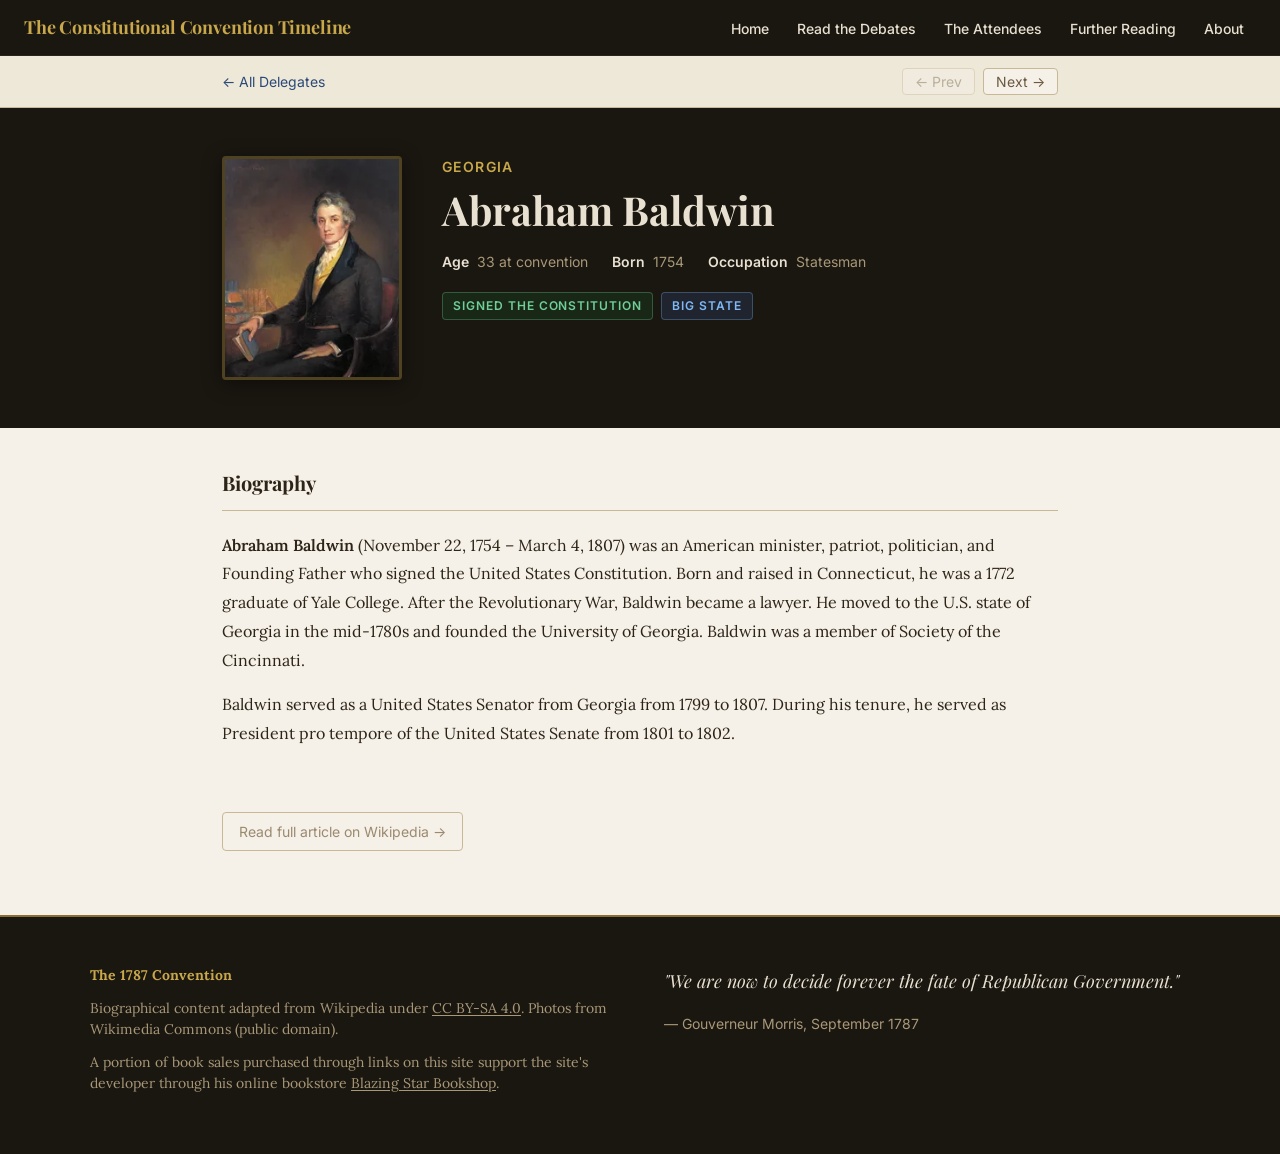
==== commit fa31c32a: "Add general books, category filter, cover links, and affiliate footer note - Add two general books t" ====
--- a/attendee.html
+++ b/attendee.html
@@ -68,6 +68,7 @@
       <div>
         <p class="site-footer__brand">The 1787 Convention</p>
         <p>Biographical content adapted from Wikipedia under <a href="https://creativecommons.org/licenses/by-sa/4.0/" target="_blank" rel="noopener">CC BY-SA 4.0</a>. Photos from Wikimedia Commons (public domain).</p>
+        <p style="margin-top:var(--space-3);">A portion of book sales purchased through links on this site support the site's developer through his online bookstore <a href="https://bookshop.org/shop/Blazingstar" target="_blank" rel="noopener">Blazing Star Bookshop</a>.</p>
       </div>
       <div>
         <p style="font-family:var(--font-display);font-style:italic;font-size:var(--text-lg);color:var(--color-text-on-dark);margin-bottom:var(--space-4);line-height:var(--leading-prose);">
--- a/css/styles.css
+++ b/css/styles.css
@@ -144,7 +144,7 @@
   height: var(--nav-height);
   background: var(--color-ink-deep);
   border-bottom: 1px solid var(--color-ink-mid);
-  z-index: 200;
+  z-index: 1000;
   display: flex;
   align-items: center;
   padding: 0 var(--space-6);
@@ -177,7 +177,7 @@
   font-family: var(--font-ui);
   font-size: var(--text-sm);
   font-weight: 500;
-  color: var(--color-text-on-dark-dim);
+  color: var(--color-text-on-dark);
   text-decoration: none;
   padding: var(--space-2) var(--space-3);
   border-radius: 4px;
@@ -185,12 +185,12 @@
   transition: color var(--transition-fast), background var(--transition-fast);
 }
 .site-nav__links a:hover {
-  color: var(--color-text-on-dark);
-  background: rgba(255,255,255,0.07);
+  color: #fff;
+  background: rgba(255,255,255,0.09);
 }
 .site-nav__links a.active {
-  color: var(--color-federal-gold);
-  background: rgba(200,168,75,0.12);
+  color: var(--color-federal-gold-lt);
+  background: rgba(200,168,75,0.30);
 }
 
 /* Hamburger toggle button — hidden by default, shown at mobile */
@@ -239,26 +239,21 @@
   justify-content: center;
   text-align: center;
   padding: var(--space-16) var(--space-6);
+  background-image: url('../images/Assembly room side.jpg');
+  background-size: cover;
+  background-position: center;
+}
+
+.hero__inner {
+  max-width: 720px;
+  position: relative;
+  z-index: 1;
   background:
+    radial-gradient(ellipse 800px 600px at 50% 40%, rgba(43,72,120,0.06) 0%, transparent 70%),
     linear-gradient(180deg, rgba(245,240,232,0) 60%, var(--color-parchment) 100%),
     linear-gradient(135deg, var(--color-parchment) 0%, #ece4d0 50%, #e4d9c0 100%);
-  position: relative;
-  overflow: hidden;
-}
-
-.hero::before {
-  content: '';
-  position: absolute;
-  inset: 0;
-  background-image:
-    radial-gradient(ellipse 800px 600px at 50% 40%, rgba(43,72,120,0.06) 0%, transparent 70%);
-  pointer-events: none;
-}
-
-.hero__inner {
-  max-width: 800px;
-  position: relative;
-  z-index: 1;
+  padding: var(--space-12) var(--space-10);
+  box-shadow: 0 4px 32px rgba(0,0,0,0.3);
 }
 
 .hero__eyebrow {
@@ -620,7 +615,7 @@
 
 @media (max-width: 700px) {
   .debates-content__inner {
-    padding: var(--space-6) var(--space-4) var(--space-12);
+    padding: var(--space-6) var(--space-4) var(--space-20);
   }
 }
 
@@ -942,6 +937,8 @@
 }
 .timeline-scroll-btn--left {
   border-right: 1px solid var(--color-ink-light);
+  position: relative;
+  z-index: 6;
 }
 .timeline-scroll-btn--right {
   border-left: 1px solid var(--color-ink-light);
@@ -972,6 +969,25 @@
   color: var(--color-federal-gold);
   line-height: 1;
   padding-left: 2px;
+}
+
+.timeline-sticky-month {
+  position: absolute;
+  left: 48px;
+  top: 0; /* overridden by JS to match native label position */
+  font-family: var(--font-ui);
+  font-size: var(--text-xs);
+  font-weight: 700;
+  letter-spacing: 0.1em;
+  text-transform: uppercase;
+  color: var(--color-federal-gold);
+  line-height: 1;
+  padding: 0 6px 0 2px;
+  background: var(--color-ink-deep);
+  pointer-events: none;
+  z-index: 5;
+  opacity: 0;
+  white-space: nowrap;
 }
 
 .timeline-days {
@@ -1072,8 +1088,12 @@
     height: auto;
     min-height: var(--nav-height);
     align-content: center;
-    padding: var(--space-2) var(--space-4);
-    gap: var(--space-1);
+    padding: var(--space-1) var(--space-4) var(--space-2);
+    gap: var(--space-3);
+  }
+  .site-nav__logo {
+    width: 100%;
+    text-align: center;
   }
   .site-nav__links {
     width: 100%;
@@ -1094,6 +1114,7 @@
     padding: 0 var(--space-4);
     align-items: center;
   }
+  .site-nav__logo { width: auto; text-align: left; }
   .site-nav__logo span.logo-long { display: inline; }
   .site-nav__toggle { display: flex; }
   .site-nav__links {
@@ -1107,16 +1128,36 @@
     background: var(--color-ink-deep);
     border-bottom: 1px solid var(--color-ink-mid);
     padding: var(--space-3) var(--space-4);
+    gap: var(--space-2);
     z-index: 199;
     margin-left: 0;
     justify-content: flex-start;
     flex-wrap: nowrap;
   }
   .site-nav--open .site-nav__links { display: flex; }
-  .site-nav__links a { padding: var(--space-3); }
+  .site-nav__links a {
+    padding: var(--space-4) var(--space-3);
+    font-size: 1.05rem;
+  }
+  .site-nav__links a.active,
+  .site-nav__links a:hover {
+    padding-top: var(--space-1);
+    padding-bottom: var(--space-1);
+    margin-top: calc(var(--space-4) - var(--space-1));
+    margin-bottom: calc(var(--space-4) - var(--space-1));
+  }
   .timeline-day {
-    width: 26px;
     font-size: 10px;
+  }
+  /* .timeline-sticky-month top is set dynamically by JS */
+}
+
+/* Touch devices (phones + tablets): larger tap targets regardless of screen width */
+@media (pointer: coarse) {
+  :root { --timeline-height: 96px; }
+  .timeline-day {
+    width: 40px;
+    height: 40px;
   }
 }
 
@@ -1643,6 +1684,9 @@
     gap: var(--space-4);
     padding: 0 var(--space-4);
   }
+  .attendees-filters {
+    position: static;
+  }
   .attendees-filters__inner {
     padding: 0 var(--space-4);
     gap: var(--space-3);
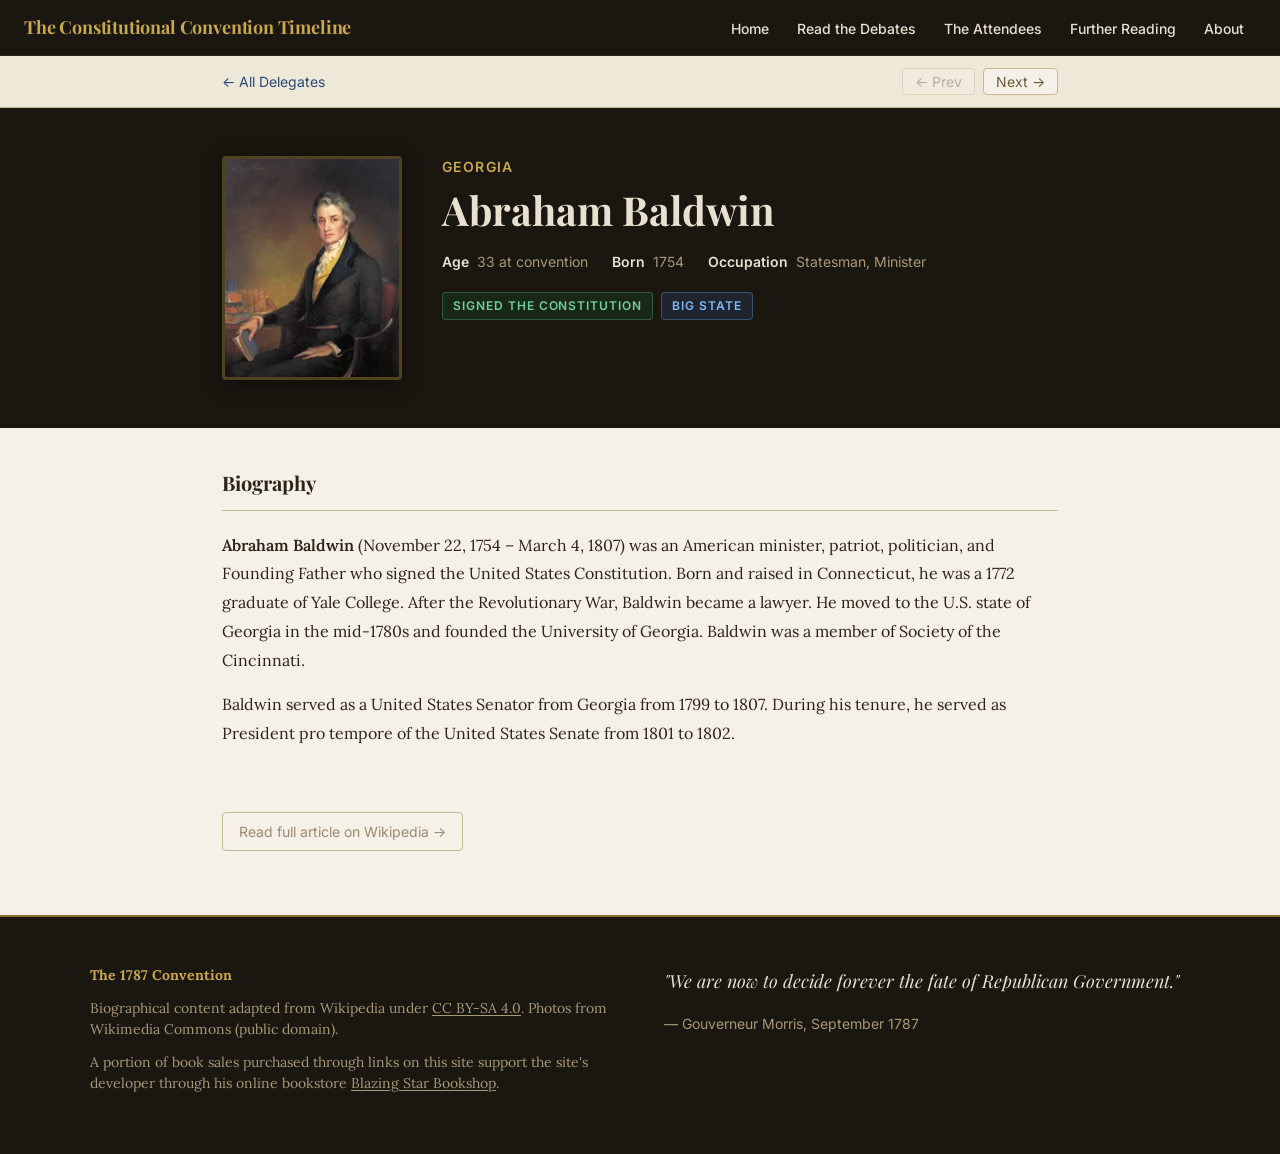
==== commit ac11c7f2: "Rename debates-bundle.js to data-bundle.js and update all references Consolidates the bundle file un" ====
--- a/attendee.html
+++ b/attendee.html
@@ -9,7 +9,7 @@
   <link rel="preconnect" href="https://fonts.googleapis.com">
   <link rel="preconnect" href="https://fonts.gstatic.com" crossorigin>
   <link href="https://fonts.googleapis.com/css2?family=Playfair+Display:ital,wght@0,400;0,700;1,400&family=Lora:ital,wght@0,400;0,600;1,400&family=Inter:wght@400;500;600;700&display=swap" rel="stylesheet">
-  <link rel="stylesheet" href="css/styles.css">
+  <link rel="stylesheet" href="css/styles.css?v=2">
 </head>
 <body class="attendee-profile-page">
 
@@ -79,7 +79,7 @@
     </div>
   </footer>
 
-  <script src="data/debates-bundle.js"></script>
+  <script src="data/data-bundle.js?v=d283fa65"></script>
   <script src="js/main.js"></script>
   <script src="js/books.js"></script>
   <script>
@@ -138,7 +138,7 @@
     // Render
     // -------------------------------------------------------
     function renderHeader(data) {
-      const stateSizeLabel = data.stateSize === 'big' ? 'Big State' : 'Little State';
+      const stateSizeLabel = data.stateSize === 'big' ? 'Big State' : 'Small State';
       const stateSizeBadge = data.stateSize === 'big'
         ? 'profile-badge--big-state' : 'profile-badge--small-state';
       const signedLabel    = data.signedConstitution ? 'Signed the Constitution' : 'Did not sign';
--- a/css/styles.css
+++ b/css/styles.css
@@ -18,9 +18,11 @@
   --color-ink-mid:         #2c2416;
   --color-ink-light:       #4a3f2f;
 
-  /* Accent — federal blue & gold */
+  /* Accent — federal blue, green & gold */
   --color-federal-blue:    #2b4878;
   --color-federal-blue-lt: #3d5f9a;
+  --color-assembly-green:    #4a7a5a;
+  --color-assembly-green-lt: #5a9068;
   --color-federal-gold:    #c8a84b;
   --color-federal-gold-lt: #e8c86a;
   --color-federal-gold-dim: #8a7030;
@@ -281,7 +283,7 @@
   font-size: clamp(var(--text-lg), 2.5vw, var(--text-2xl));
   font-style: italic;
   font-weight: 400;
-  color: var(--color-text-secondary);
+  color: var(--color-text-primary);
   margin-bottom: var(--space-6);
 }
 
@@ -289,7 +291,7 @@
   font-family: var(--font-body);
   font-size: var(--text-lg);
   line-height: var(--leading-prose);
-  color: var(--color-text-secondary);
+  color: var(--color-text-primary);
   max-width: 580px;
   margin: 0 auto var(--space-10);
 }
@@ -308,20 +310,20 @@
   font-family: var(--font-ui);
   font-size: var(--text-base);
   font-weight: 600;
-  color: var(--color-parchment);
-  background: var(--color-federal-blue);
+  color: white;
+  background: var(--color-assembly-green);
   padding: var(--space-4) var(--space-8);
   border-radius: 4px;
   text-decoration: none;
   letter-spacing: 0.02em;
   transition: background var(--transition-fast), transform var(--transition-fast);
-  box-shadow: 0 2px 8px rgba(43,72,120,0.3);
+  box-shadow: 0 2px 8px rgba(74,122,90,0.35);
 }
 .btn-primary:hover {
-  background: var(--color-federal-blue-lt);
+  background: var(--color-assembly-green-lt);
   color: white;
   transform: translateY(-1px);
-  box-shadow: 0 4px 12px rgba(43,72,120,0.4);
+  box-shadow: 0 4px 12px rgba(74,122,90,0.45);
 }
 
 .btn-secondary {
@@ -356,7 +358,7 @@
   margin-top: var(--space-10);
   font-family: var(--font-ui);
   font-size: var(--text-sm);
-  color: var(--color-text-muted);
+  color: var(--color-text-secondary);
 }
 
 /* ============================================================
@@ -418,7 +420,7 @@
   font-family: var(--font-body);
   font-size: var(--text-base);
   line-height: var(--leading-prose);
-  color: var(--color-text-secondary);
+  color: var(--color-text-primary);
   margin-bottom: var(--space-4);
 }
 
@@ -435,7 +437,7 @@
   align-items: flex-start;
   font-family: var(--font-body);
   font-size: var(--text-base);
-  color: var(--color-text-secondary);
+  color: var(--color-text-primary);
   line-height: var(--leading-normal);
 }
 
@@ -486,7 +488,7 @@
   font-weight: 600;
   letter-spacing: 0.08em;
   text-transform: uppercase;
-  color: var(--color-federal-gold-dim);
+  color: var(--color-federal-blue);
 }
 
 .moment-card__title {
@@ -501,7 +503,7 @@
   font-family: var(--font-body);
   font-size: var(--text-sm);
   line-height: var(--leading-normal);
-  color: var(--color-text-secondary);
+  color: var(--color-text-primary);
   flex: 1;
 }
 
@@ -568,7 +570,6 @@
 
 .site-footer__attribution {
   font-size: var(--text-xs);
-  opacity: 0.7;
   margin-top: var(--space-6);
   padding-top: var(--space-6);
   border-top: 1px solid rgba(255,255,255,0.08);
@@ -1370,7 +1371,7 @@
 }
 
 .attendee-card__state-size {
-  color: var(--color-text-muted);
+  color: var(--color-text-secondary);
   font-style: italic;
 }
 
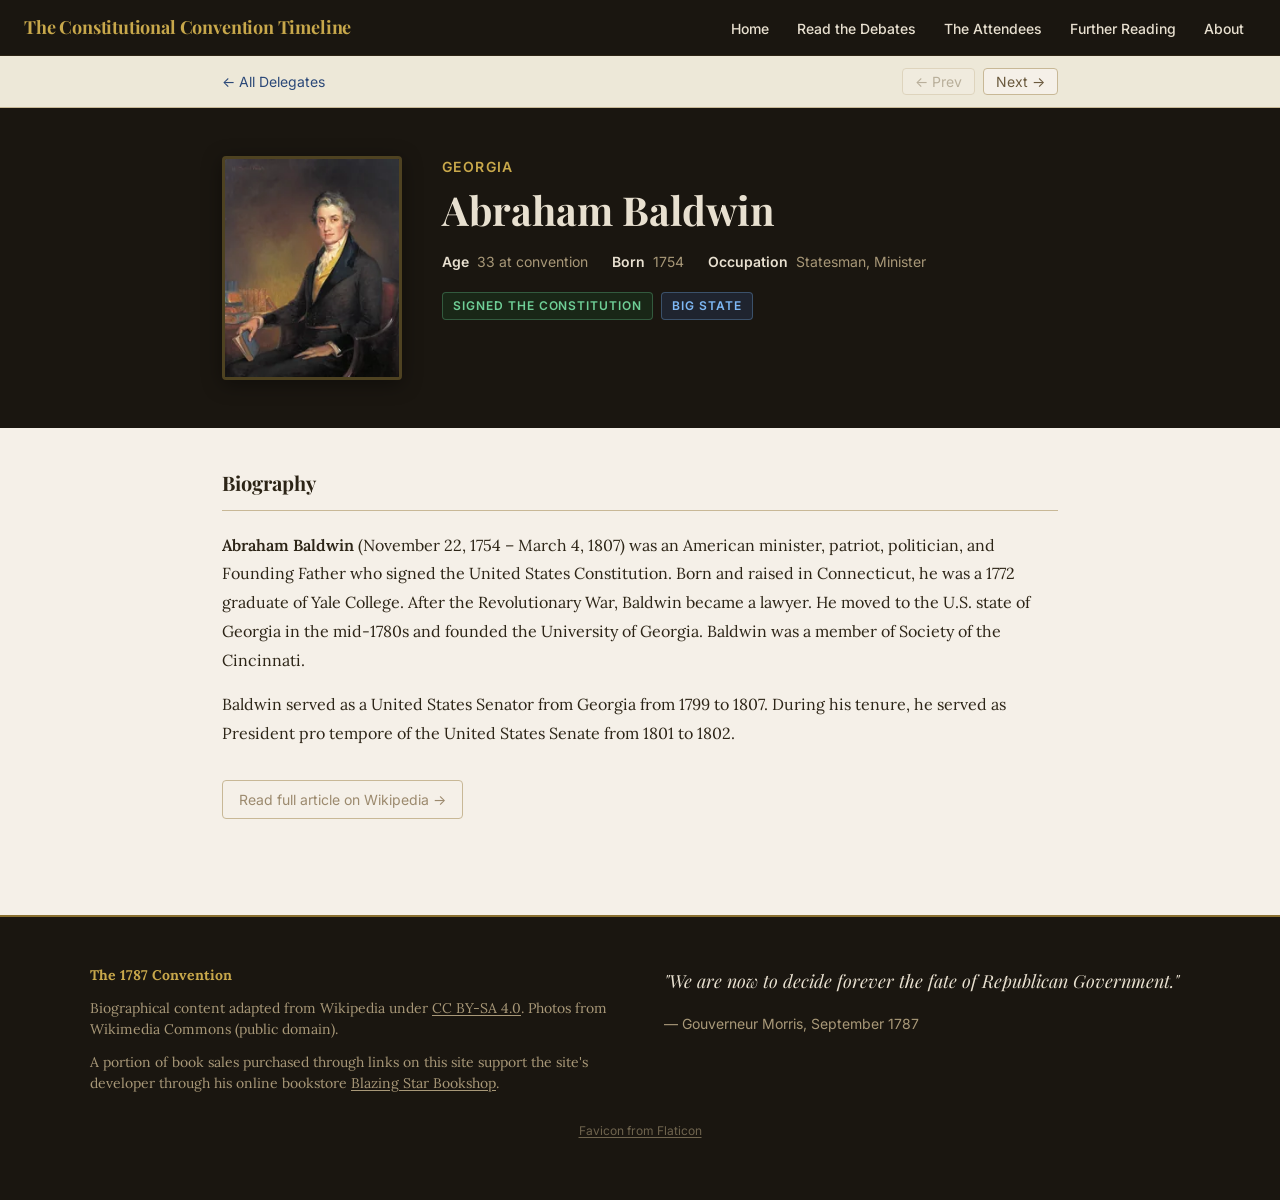
==== commit 70703425: "Add favicon, social share images, books content, and attendee page layout fixes - Add favicon.png an" ====
--- a/attendee.html
+++ b/attendee.html
@@ -2,9 +2,14 @@
 <html lang="en">
 <head>
   <meta charset="UTF-8">
+  <link rel="icon" type="image/png" href="images/favicon.png">
   <meta name="viewport" content="width=device-width, initial-scale=1.0">
   <title>Delegate — 1787 Constitutional Convention</title>
   <meta name="description" content="Biography of a delegate to the 1787 Constitutional Convention.">
+  <meta property="og:image" content="https://lbrown123.github.io/Constitution-Timeline/images/social-share.png">
+  <meta property="og:image:type" content="image/png">
+  <meta property="og:image:width" content="1024">
+  <meta property="og:image:height" content="655">
 
   <link rel="preconnect" href="https://fonts.googleapis.com">
   <link rel="preconnect" href="https://fonts.gstatic.com" crossorigin>
@@ -77,9 +82,10 @@
         <p style="font-family:var(--font-ui);font-size:var(--text-sm);">— Gouverneur Morris, September 1787</p>
       </div>
     </div>
+    <p style="font-family:var(--font-ui);font-size:var(--text-xs);text-align:center;margin-top:var(--space-4);opacity:0.6;"><a href="https://www.flaticon.com/free-icons/constitution" target="_blank" rel="noopener" style="color:inherit;">Favicon from Flaticon</a></p>
   </footer>
 
-  <script src="data/data-bundle.js?v=d283fa65"></script>
+  <script src="data/data-bundle.js?v=c67674ea"></script>
   <script src="js/main.js"></script>
   <script src="js/books.js"></script>
   <script>
@@ -203,22 +209,16 @@
           Detailed biographical information is not available for this delegate.</p>`;
       }
 
+      // Wikipedia link (before Further Reading)
+      if (data.wikiUrl) {
+        html += `<a class="profile-wiki-link" href="${data.wikiUrl}" target="_blank" rel="noopener">Read full article on Wikipedia &rarr;</a>`;
+      }
+
       main.innerHTML = html;
 
       // Further Reading section (conditionally appended via DOM)
       if (typeof renderBooksForDelegate === 'function') {
         await renderBooksForDelegate(data.id, main);
-      }
-
-      // Wikipedia link (always last)
-      if (data.wikiUrl) {
-        var wikiLink = document.createElement('a');
-        wikiLink.className = 'profile-wiki-link';
-        wikiLink.href = data.wikiUrl;
-        wikiLink.target = '_blank';
-        wikiLink.rel = 'noopener';
-        wikiLink.innerHTML = 'Read full article on Wikipedia &rarr;';
-        main.appendChild(wikiLink);
       }
     }
 
--- a/css/styles.css
+++ b/css/styles.css
@@ -1599,7 +1599,7 @@
 }
 
 .profile-section {
-  margin-bottom: var(--space-10);
+  margin-bottom: var(--space-6);
 }
 
 .profile-section-title {
@@ -1643,7 +1643,8 @@
   font-size: var(--text-sm);
   color: var(--color-text-muted);
   text-decoration: none;
-  margin-top: var(--space-6);
+  margin-top: var(--space-2);
+  margin-bottom: var(--space-8);
   padding: var(--space-2) var(--space-4);
   border: 1px solid var(--color-border);
   border-radius: 4px;
@@ -1965,6 +1966,10 @@
   display: none;
 }
 
+.book-card.hidden {
+  display: none;
+}
+
 .books-section-title {
   font-family: var(--font-display);
   font-size: var(--text-xl);
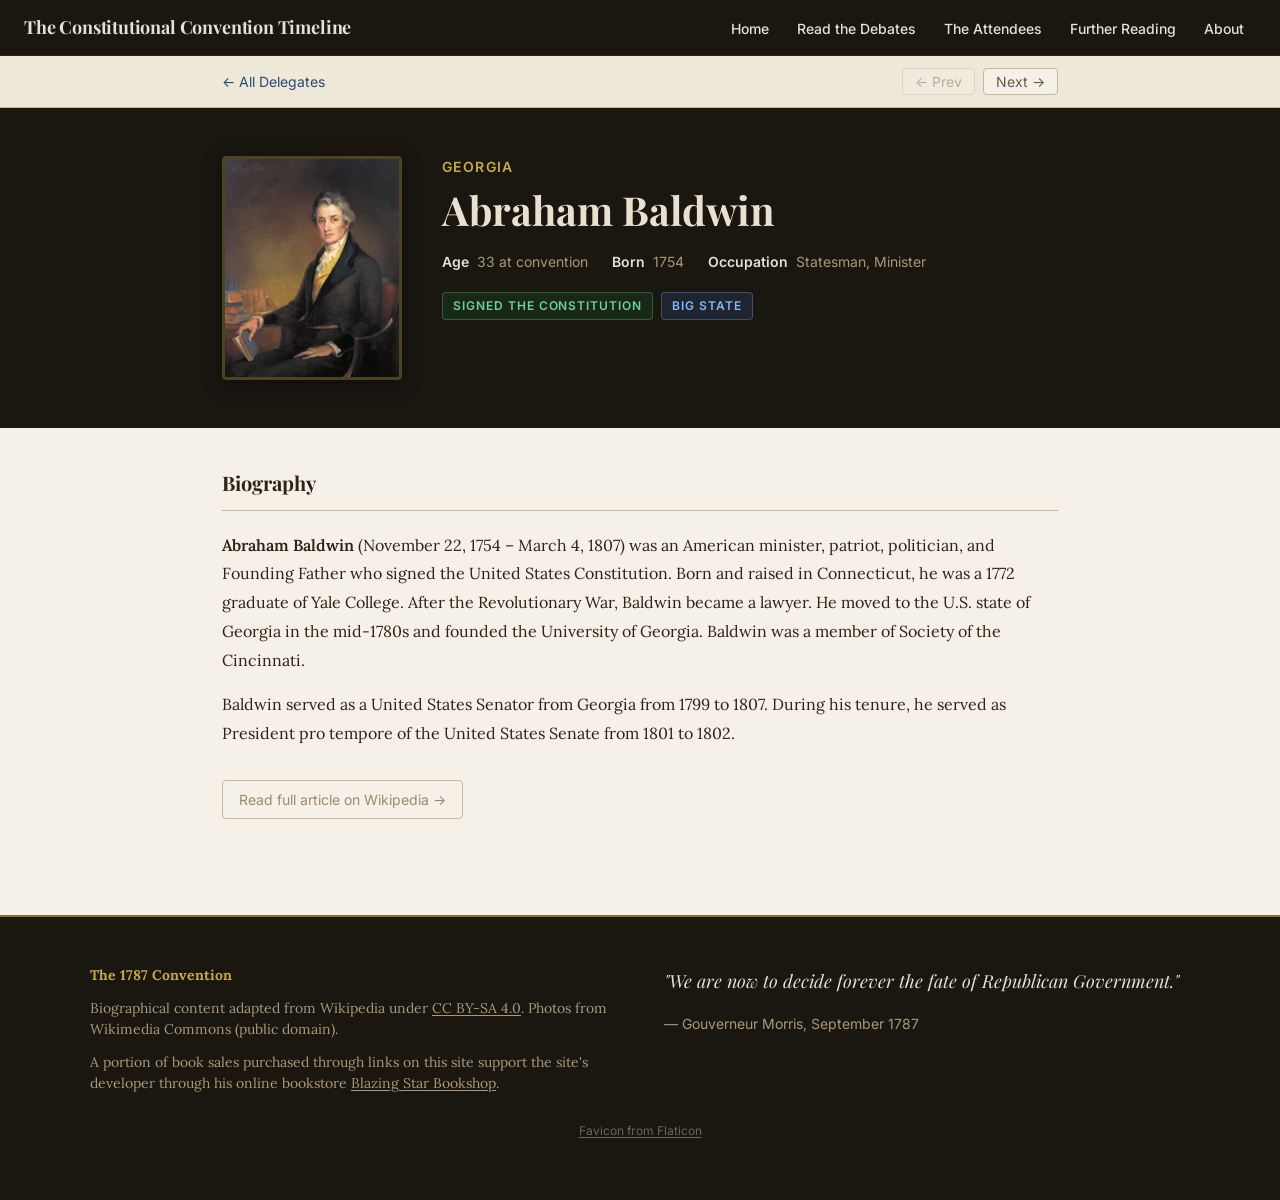
==== commit e1907a05: "Add Rufus King's notes alongside Madison's notes - Added `scripts/fetch_king_notes.py` to scrape Kin" ====
--- a/attendee.html
+++ b/attendee.html
@@ -85,7 +85,7 @@
     <p style="font-family:var(--font-ui);font-size:var(--text-xs);text-align:center;margin-top:var(--space-4);opacity:0.6;"><a href="https://www.flaticon.com/free-icons/constitution" target="_blank" rel="noopener" style="color:inherit;">Favicon from Flaticon</a></p>
   </footer>
 
-  <script src="data/data-bundle.js?v=c67674ea"></script>
+  <script src="data/data-bundle.js?v=b07101c3"></script>
   <script src="js/main.js"></script>
   <script src="js/books.js"></script>
   <script>
--- a/css/styles.css
+++ b/css/styles.css
@@ -157,7 +157,7 @@
   font-family: var(--font-display);
   font-size: var(--text-lg);
   font-weight: 700;
-  color: var(--color-federal-gold);
+  color: var(--color-text-on-dark);
   text-decoration: none;
   letter-spacing: -0.01em;
   flex-shrink: 0;
@@ -581,8 +581,7 @@
 .debates-body {
   padding-top: var(--nav-height);
   padding-bottom: var(--timeline-height);
-  height: 100vh;
-  overflow: hidden;
+  overflow-x: hidden;
   display: flex;
   flex-direction: column;
 }
@@ -591,7 +590,6 @@
   display: flex;
   flex: 1;
   min-height: 0;
-  overflow: hidden;
 }
 
 /* Sidebar removed — navigation is via the bottom timeline only */
@@ -601,10 +599,6 @@
    ============================================================ */
 .debates-content {
   flex: 1;
-  overflow-y: auto;
-  overflow-x: hidden;
-  scrollbar-width: thin;
-  scrollbar-color: var(--color-border) transparent;
   background: var(--color-parchment);
 }
 
@@ -771,6 +765,13 @@
   text-decoration: underline;
 }
 
+/* Named anchors (e.g. King's notes date headers) — no link styling */
+.debate-body a[name]:not([href]) {
+  color: inherit;
+  text-decoration: none;
+  pointer-events: none;
+}
+
 /* Ordered/unordered lists within debate text */
 .debate-body ol,
 .debate-body ul {
@@ -879,6 +880,69 @@
   margin-top: var(--space-6);
   margin-bottom: var(--space-8);
   padding-top: 0;
+}
+
+/* ============================================================
+   14a. Notes Source Toggle
+   ============================================================ */
+.notes-toggle {
+  display: flex;
+  align-items: center;
+  justify-content: center;
+  gap: var(--space-4);
+  margin-bottom: var(--space-8);
+  padding: var(--space-3) var(--space-4);
+  background: var(--color-parchment-dark);
+  border: 1px solid var(--color-border-light);
+  border-radius: 6px;
+}
+
+.notes-toggle__label {
+  font-family: var(--font-ui);
+  font-size: var(--text-sm);
+  font-weight: 600;
+  color: var(--color-text-secondary);
+  white-space: nowrap;
+}
+
+.notes-toggle__pills {
+  display: flex;
+  border: 1.5px solid var(--color-border);
+  border-radius: 4px;
+  overflow: hidden;
+}
+
+.notes-toggle__pill {
+  font-family: var(--font-ui);
+  font-size: var(--text-sm);
+  font-weight: 600;
+  color: var(--color-text-secondary);
+  background: none;
+  border: none;
+  border-radius: 0;
+  padding: var(--space-2) var(--space-4);
+  cursor: pointer;
+  transition: background var(--transition-fast), color var(--transition-fast);
+  line-height: 1;
+}
+
+.notes-toggle__pill + .notes-toggle__pill {
+  border-left: 1.5px solid var(--color-border);
+}
+
+.notes-toggle__pill--active {
+  background: var(--color-federal-blue);
+  color: var(--color-text-on-dark);
+}
+
+.notes-toggle__pill:hover:not(.notes-toggle__pill--active) {
+  background: var(--color-parchment-aged);
+  color: var(--color-text-primary);
+}
+
+.notes-toggle__pill:focus-visible {
+  outline: 2px solid var(--color-federal-blue);
+  outline-offset: -2px;
 }
 
 /* ============================================================
